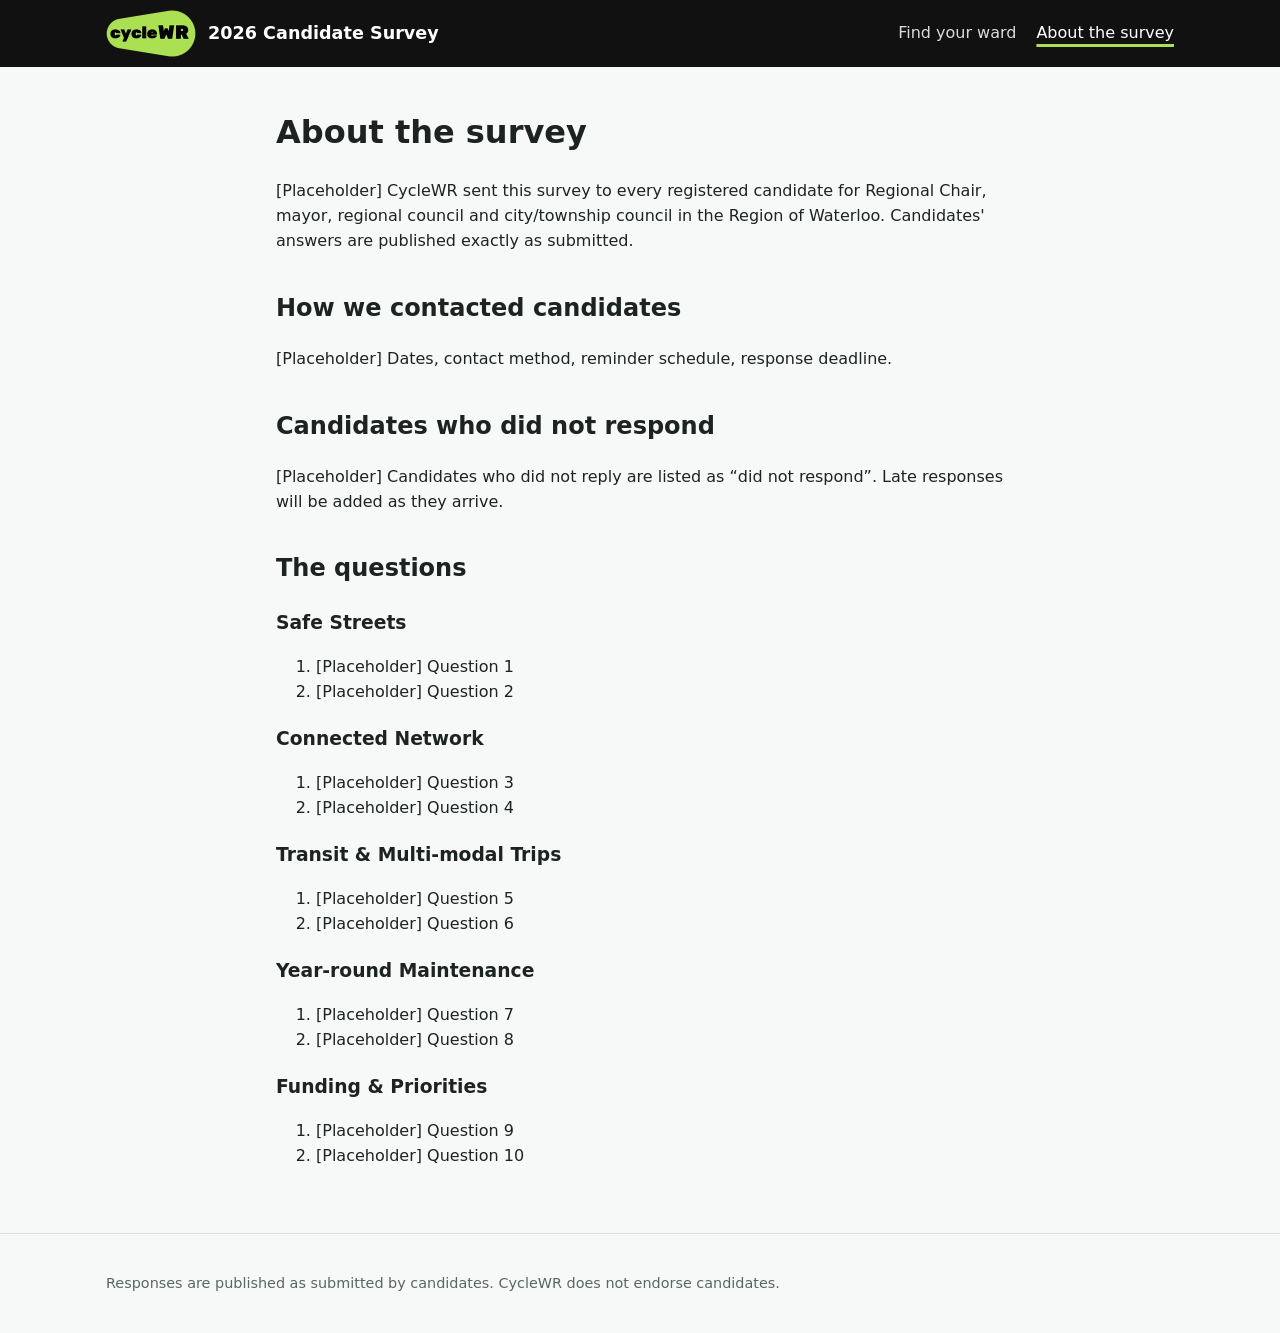
==== about.html @ da74a890 "Build site data from the survey Google Sheet; add CycleWR branding and townships - config/survey.jso" ====
<!doctype html>
<html lang="en">
<head>
  <meta charset="utf-8">
  <meta name="viewport" content="width=device-width, initial-scale=1">
  <link rel="icon" href="assets/img/cyclewr-logo.png">
  <title>About the survey · CycleWR 2026 Candidate Survey</title>
  <link rel="stylesheet" href="assets/css/style.css">
</head>
<body>
  <a class="skip-link" href="#main">Skip to content</a>
  <header class="site-header">
    <div class="wrap">
      <a class="brand" href="./"><img src="assets/img/cyclewr-logo.png" alt="CycleWR" width="90" height="47"><span class="brand-sub">2026 Candidate Survey</span></a>
      <nav aria-label="Main">
        <a href="./">Find your ward</a>
        <a href="about.html" aria-current="page">About the survey</a>
      </nav>
    </div>
  </header>

  <main id="main" class="wrap prose">
    <h1>About the survey</h1>
    <p>[Placeholder] CycleWR sent this survey to every registered candidate for Regional Chair, mayor, regional council and city/township council in the Region of Waterloo. Candidates' answers are published exactly as submitted.</p>
    <h2>How we contacted candidates</h2>
    <p>[Placeholder] Dates, contact method, reminder schedule, response deadline.</p>
    <h2>Candidates who did not respond</h2>
    <p>[Placeholder] Candidates who did not reply are listed as “did not respond”. Late responses will be added as they arrive.</p>
    <h2>The questions</h2>
    <div id="question-list"><p>Loading…</p></div>
  </main>

  <footer class="site-footer">
    <div class="wrap">
      <p>Responses are published as submitted by candidates. CycleWR does not endorse candidates.</p>
    </div>
  </footer>

  <script type="module">
    import { loadData, esc } from './assets/js/data.js';
    const { survey } = await loadData();
    document.getElementById('question-list').innerHTML = survey.topics.map(t => `
      <h3>${esc(t.title)}</h3>
      <ol>${t.questions.map(q => `<li>${esc(q.text)}</li>`).join('')}</ol>`).join('');
  </script>
</body>
</html>
---- assets/css/style.css ----
:root {
  --lime: #ace053;      /* CycleWR brand */
  --black: #111;
  --green: #2f6f1a;     /* lime darkened for text/links on white (AA contrast) */
  --green-dark: #24570f;
  --green-tint: #f0f8e2;
  --ink: #1d2320;
  --muted: #5b6660;
  --line: #d9e0dc;
  --bg: #f7f9f8;
  --card: #fff;
  --yes: #1f7a4d;   --yes-bg: #dff1e6;
  --no: #a8322a;    --no-bg: #f8e1df;
  --unsure: #8a5a00; --unsure-bg: #fbeecb;
  --radius: 10px;
  font-family: system-ui, -apple-system, "Segoe UI", Roboto, sans-serif;
  color: var(--ink);
  line-height: 1.55;
}
* { box-sizing: border-box; }
[hidden] { display: none !important; }
body { margin: 0; background: var(--bg); }
a { color: var(--green-dark); }
.wrap { max-width: 1100px; margin: 0 auto; padding: 0 16px; }
.skip-link { position: absolute; left: -999px; }
.skip-link:focus { left: 8px; top: 8px; background: #fff; padding: 8px; z-index: 2000; }
.visually-hidden { position: absolute; width: 1px; height: 1px; overflow: hidden; clip: rect(0 0 0 0); }
.muted { color: var(--muted); font-style: italic; }

/* Header / footer */
.site-header { background: var(--black); color: #fff; }
.site-header .wrap { display: flex; flex-wrap: wrap; align-items: center; justify-content: space-between; gap: 8px 24px; padding-top: 10px; padding-bottom: 10px; }
.brand { display: flex; align-items: center; gap: 12px; color: #fff; text-decoration: none; }
.brand img { display: block; height: 47px; width: auto; }
.brand-sub { font-weight: 700; font-size: 1.1rem; }
.site-header nav { display: flex; gap: 20px; }
.site-header nav a { color: #fff; text-decoration: none; opacity: .85; }
.site-header nav a[aria-current="page"], .site-header nav a:hover { opacity: 1; text-decoration: underline; text-decoration-color: var(--lime); text-decoration-thickness: 3px; text-underline-offset: 6px; }
.site-footer { margin-top: 64px; padding: 24px 0; border-top: 1px solid var(--line); color: var(--muted); font-size: .9rem; }

/* Home */
.hero { background: var(--green-tint); border-top: 6px solid var(--lime); padding: 40px 0 32px; border-bottom: 1px solid var(--line); }
.hero h1 { font-size: clamp(1.7rem, 4vw, 2.6rem); line-height: 1.15; margin: 0 0 12px; }
.lede { font-size: 1.1rem; max-width: 60ch; margin: 0 0 12px; }
.election-date { margin: 0; }
h2 { margin-top: 36px; }
#map { height: 520px; border-radius: var(--radius); border: 1px solid var(--line); background: #e9eeeb; }
.map-help { color: var(--muted); font-size: .92rem; }
.notice { background: var(--unsure-bg); color: var(--unsure); padding: 8px 12px; border-radius: 6px; margin-bottom: 12px; font-size: .92rem; }

.directory { display: grid; grid-template-columns: repeat(auto-fill, minmax(300px, 1fr)); gap: 16px; }
.muni-card { background: var(--card); border: 1px solid var(--line); border-radius: var(--radius); padding: 16px 18px; }
.muni-card h3 { margin: 0 0 8px; }
.race-links { list-style: none; padding: 0; margin: 0 0 8px; }
.race-links a { display: flex; justify-content: space-between; padding: 6px 0; border-bottom: 1px solid var(--line); text-decoration: none; }
.race-links a:hover { text-decoration: underline; }
.count { color: var(--muted); font-size: .85rem; font-variant-numeric: tabular-nums; }
.ward-label { margin: 12px 0 6px; font-size: .85rem; color: var(--muted); text-transform: uppercase; letter-spacing: .04em; }
.ward-grid { list-style: none; padding: 0; margin: 0; display: grid; grid-template-columns: repeat(auto-fill, minmax(78px, 1fr)); gap: 6px; }
.ward-grid a { display: block; text-align: center; padding: 6px 4px; border: 1px solid var(--line); border-radius: 6px; text-decoration: none; background: var(--bg); }
.ward-grid a:hover, .ward-grid a:focus { background: var(--black); color: var(--lime); border-color: var(--black); }

/* Race page */
.race-page { padding-top: 20px; }
.breadcrumb { font-size: .9rem; color: var(--muted); }
.race-page h1 { margin: 8px 0 4px; font-size: clamp(1.6rem, 3.5vw, 2.2rem); }
.race-summary { color: var(--muted); margin: 0 0 12px; }
.ballot { display: flex; flex-wrap: wrap; align-items: center; gap: 8px; margin-bottom: 24px; }
.ballot-label { font-size: .9rem; color: var(--muted); }
.pill { border: 1px solid var(--green); border-radius: 999px; padding: 3px 12px; font-size: .9rem; text-decoration: none; }
.pill:hover { background: var(--black); color: var(--lime); border-color: var(--black); }

.view-tabs { display: flex; gap: 4px; overflow-x: auto; border-bottom: 2px solid var(--line); scrollbar-width: thin; }
.tab { flex: none; padding: 10px 12px; font-size: .97rem; text-decoration: none; color: var(--muted); border-bottom: 3px solid transparent; margin-bottom: -2px; font-weight: 600; white-space: nowrap; }
.tab:hover { color: var(--ink); }
.tab.is-active { color: var(--black); border-bottom-color: var(--lime); }
.panel { outline: none; }
.topic-desc { color: var(--muted); margin-top: -8px; }

.question { background: var(--card); border: 1px solid var(--line); border-radius: var(--radius); padding: 18px 20px; margin: 18px 0; }
.question h3 { margin: 0 0 8px; font-size: 1.1rem; }
.tally { display: flex; gap: 6px; flex-wrap: wrap; margin: 0 0 8px; }
.answers { list-style: none; padding: 0; margin: 0; }
.answer { border-top: 1px solid var(--line); padding: 12px 0; display: grid; grid-template-columns: 200px 1fr; gap: 4px 16px; }
.answer .cand-name { font-weight: 700; grid-row: span 2; }
.answer .comment p:first-child { margin-top: 0; }
.answer .comment p:last-child { margin-bottom: 0; }
@media (max-width: 640px) { .answer { grid-template-columns: 1fr; } .answer .cand-name { grid-row: auto; } }

.chip { display: inline-block; width: fit-content; padding: 1px 10px; border-radius: 999px; font-size: .85rem; font-weight: 700; background: #eceff0; color: var(--ink); }
.chip-yes { background: var(--yes-bg); color: var(--yes); }
.chip-no { background: var(--no-bg); color: var(--no); }
.chip-unsure { background: var(--unsure-bg); color: var(--unsure); }

.nonresponders { background: var(--card); border: 1px dashed var(--line); border-radius: var(--radius); padding: 12px 16px; color: var(--muted); }

.cand-picker { display: flex; flex-wrap: wrap; gap: 8px; margin: 20px 0; }
.cand-pick { padding: 6px 14px; border: 1px solid var(--line); border-radius: 999px; background: var(--card); text-decoration: none; }
.cand-pick.is-selected { background: var(--black); color: var(--lime); border-color: var(--black); }
.cand-pick.no-response { color: var(--muted); }
.cand-pick.is-selected.no-response { color: #fff; background: var(--muted); border-color: var(--muted); }
.cand-card { background: var(--card); border: 1px solid var(--line); border-radius: var(--radius); padding: 4px 24px 16px; }
.cand-topic h3 { border-bottom: 3px solid var(--lime); padding-bottom: 4px; margin-top: 28px; }
.qa { margin-bottom: 18px; }
.qa .q { font-weight: 600; margin: 0 0 6px; }

.prose { max-width: 760px; padding-top: 20px; }

:focus-visible { outline: 3px solid #f0b400; outline-offset: 2px; }

.mode-toggle { display: inline-flex; align-items: center; gap: 0; margin-bottom: 16px; }
.mode-label { font-size: .9rem; color: var(--muted); margin-right: 10px; }
.mode { padding: 6px 16px; border: 1px solid var(--black); color: var(--black); text-decoration: none; font-weight: 600; background: var(--card); }
.mode:first-of-type { border-radius: 999px 0 0 999px; }
.mode:last-of-type { border-radius: 0 999px 999px 0; border-left: 0; }
.mode.is-active { background: var(--black); color: var(--lime); }
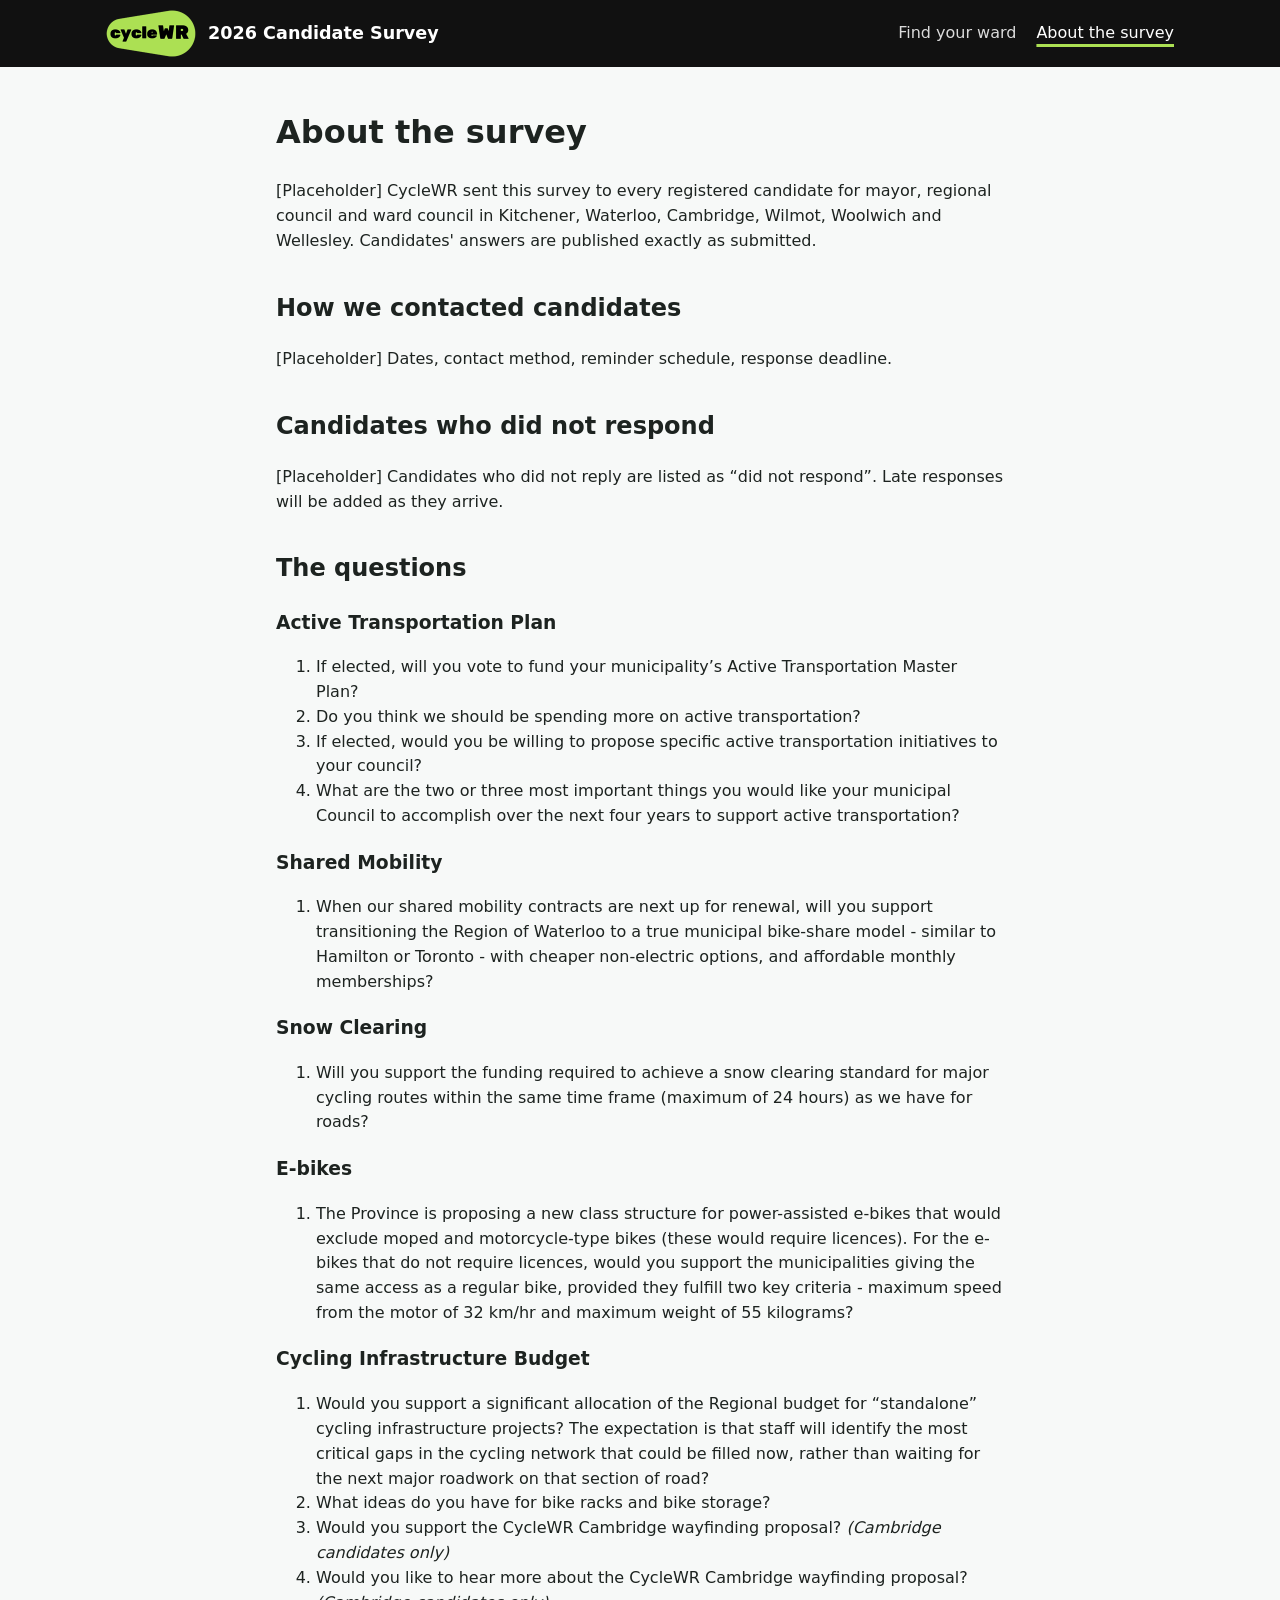
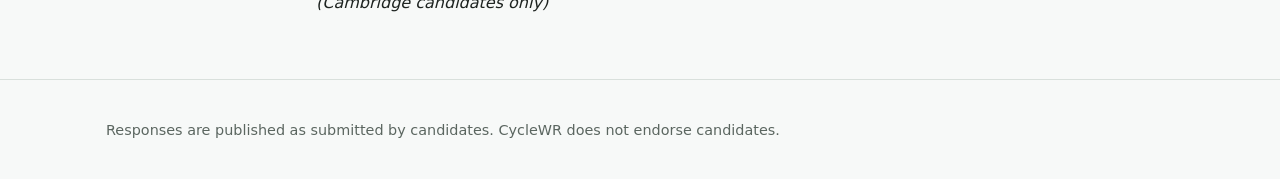
==== commit 5805c3d3: "Map the real survey sheet: 5 topics, 11 questions, Cambridge-only questions - config/survey.json bui" ====
--- a/about.html
+++ b/about.html
@@ -21,7 +21,7 @@
 
   <main id="main" class="wrap prose">
     <h1>About the survey</h1>
-    <p>[Placeholder] CycleWR sent this survey to every registered candidate for Regional Chair, mayor, regional council and city/township council in the Region of Waterloo. Candidates' answers are published exactly as submitted.</p>
+    <p>[Placeholder] CycleWR sent this survey to every registered candidate for mayor, regional council and ward council in Kitchener, Waterloo, Cambridge, Wilmot, Woolwich and Wellesley. Candidates' answers are published exactly as submitted.</p>
     <h2>How we contacted candidates</h2>
     <p>[Placeholder] Dates, contact method, reminder schedule, response deadline.</p>
     <h2>Candidates who did not respond</h2>
@@ -41,7 +41,7 @@
     const { survey } = await loadData();
     document.getElementById('question-list').innerHTML = survey.topics.map(t => `
       <h3>${esc(t.title)}</h3>
-      <ol>${t.questions.map(q => `<li>${esc(q.text)}</li>`).join('')}</ol>`).join('');
+      <ol>${t.questions.map(q => `<li>${esc(q.text)}${q.municipalities ? ` <em>(${q.municipalities.map(m => m[0].toUpperCase() + m.slice(1)).join(', ')} candidates only)</em>` : ''}</li>`).join('')}</ol>`).join('');
   </script>
 </body>
 </html>
--- a/assets/css/style.css
+++ b/assets/css/style.css
@@ -78,7 +78,8 @@
 .topic-desc { color: var(--muted); margin-top: -8px; }
 
 .question { background: var(--card); border: 1px solid var(--line); border-radius: var(--radius); padding: 18px 20px; margin: 18px 0; }
-.question h3 { margin: 0 0 8px; font-size: 1.1rem; }
+.question h3 { margin: 0 0 8px; font-size: 1.05rem; font-weight: 650; }
+@media (max-width: 640px) { .question h3 { font-size: 1rem; font-weight: 600; } }
 .tally { display: flex; gap: 6px; flex-wrap: wrap; margin: 0 0 8px; }
 .answers { list-style: none; padding: 0; margin: 0; }
 .answer { border-top: 1px solid var(--line); padding: 12px 0; display: grid; grid-template-columns: 200px 1fr; gap: 4px 16px; }
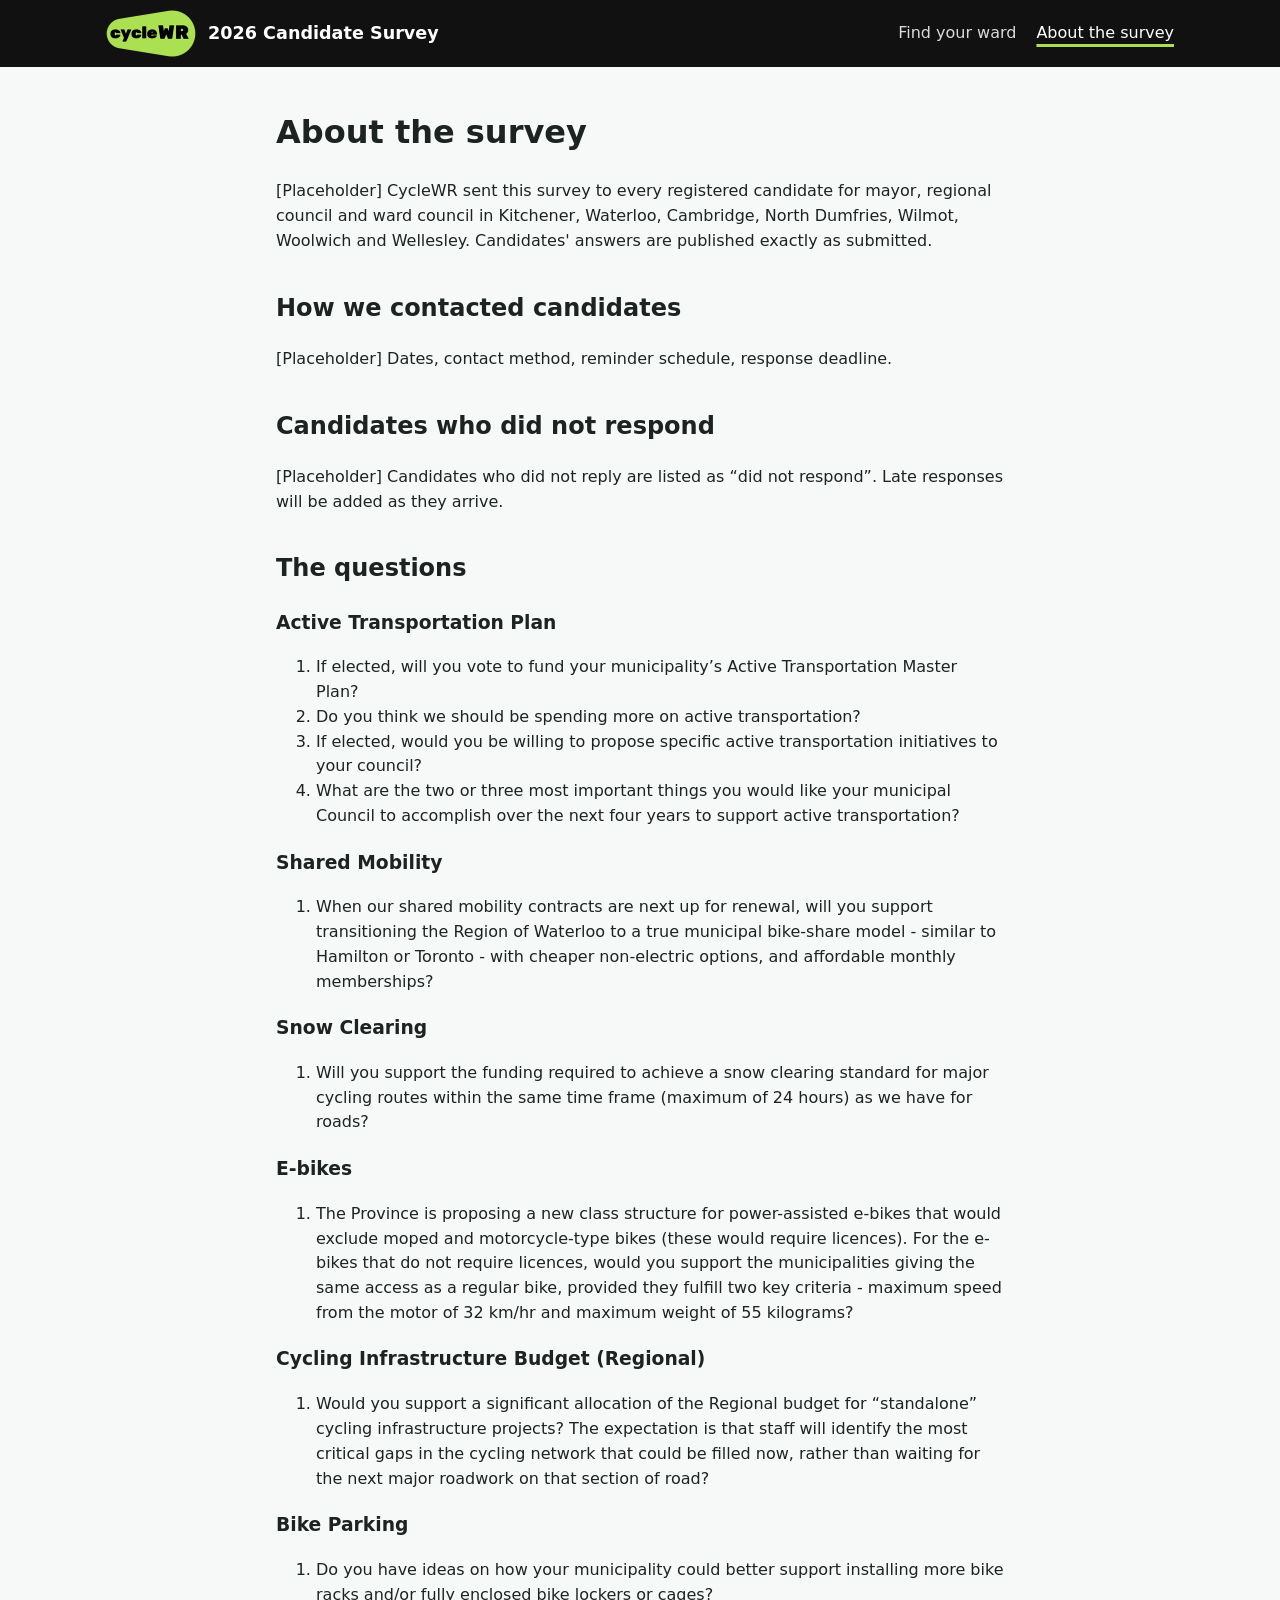
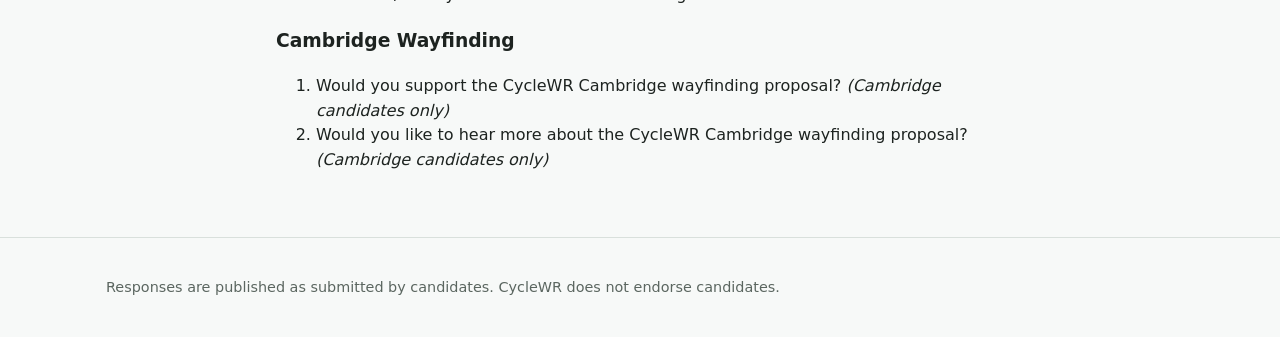
==== commit 617e25b4: "Switch to the spreadsheet with the real candidate responses Reads the Kitchener, Waterloo, Cambridge" ====
--- a/about.html
+++ b/about.html
@@ -21,7 +21,7 @@
 
   <main id="main" class="wrap prose">
     <h1>About the survey</h1>
-    <p>[Placeholder] CycleWR sent this survey to every registered candidate for mayor, regional council and ward council in Kitchener, Waterloo, Cambridge, Wilmot, Woolwich and Wellesley. Candidates' answers are published exactly as submitted.</p>
+    <p>[Placeholder] CycleWR sent this survey to every registered candidate for mayor, regional council and ward council in Kitchener, Waterloo, Cambridge, North Dumfries, Wilmot, Woolwich and Wellesley. Candidates' answers are published exactly as submitted.</p>
     <h2>How we contacted candidates</h2>
     <p>[Placeholder] Dates, contact method, reminder schedule, response deadline.</p>
     <h2>Candidates who did not respond</h2>
--- a/assets/css/style.css
+++ b/assets/css/style.css
@@ -98,8 +98,7 @@
 .cand-picker { display: flex; flex-wrap: wrap; gap: 8px; margin: 20px 0; }
 .cand-pick { padding: 6px 14px; border: 1px solid var(--line); border-radius: 999px; background: var(--card); text-decoration: none; }
 .cand-pick.is-selected { background: var(--black); color: var(--lime); border-color: var(--black); }
-.cand-pick.no-response { color: var(--muted); }
-.cand-pick.is-selected.no-response { color: #fff; background: var(--muted); border-color: var(--muted); }
+.cand-pick.no-response { color: var(--muted); background: transparent; border-style: dashed; cursor: default; }
 .cand-card { background: var(--card); border: 1px solid var(--line); border-radius: var(--radius); padding: 4px 24px 16px; }
 .cand-topic h3 { border-bottom: 3px solid var(--lime); padding-bottom: 4px; margin-top: 28px; }
 .qa { margin-bottom: 18px; }
@@ -115,3 +114,15 @@
 .mode:first-of-type { border-radius: 999px 0 0 999px; }
 .mode:last-of-type { border-radius: 0 999px 999px 0; border-left: 0; }
 .mode.is-active { background: var(--black); color: var(--lime); }
+
+/* Wider screens: topics as wrapping pills, since there are too many for one row of tabs. */
+@media (min-width: 700px) {
+  .view-tabs { flex-wrap: wrap; overflow: visible; gap: 8px; border-bottom: 0; }
+  .tab { margin: 0; padding: 6px 14px; border: 1px solid var(--line); border-radius: 999px; background: var(--card); }
+  .tab:hover { border-color: var(--black); }
+  .tab.is-active { background: var(--black); color: var(--lime); border-color: var(--black); }
+}
+
+/* "All topics": separate each topic's block clearly. */
+.all-topic + .all-topic { border-top: 3px solid var(--lime); margin-top: 32px; }
+.tab-all { font-style: italic; }
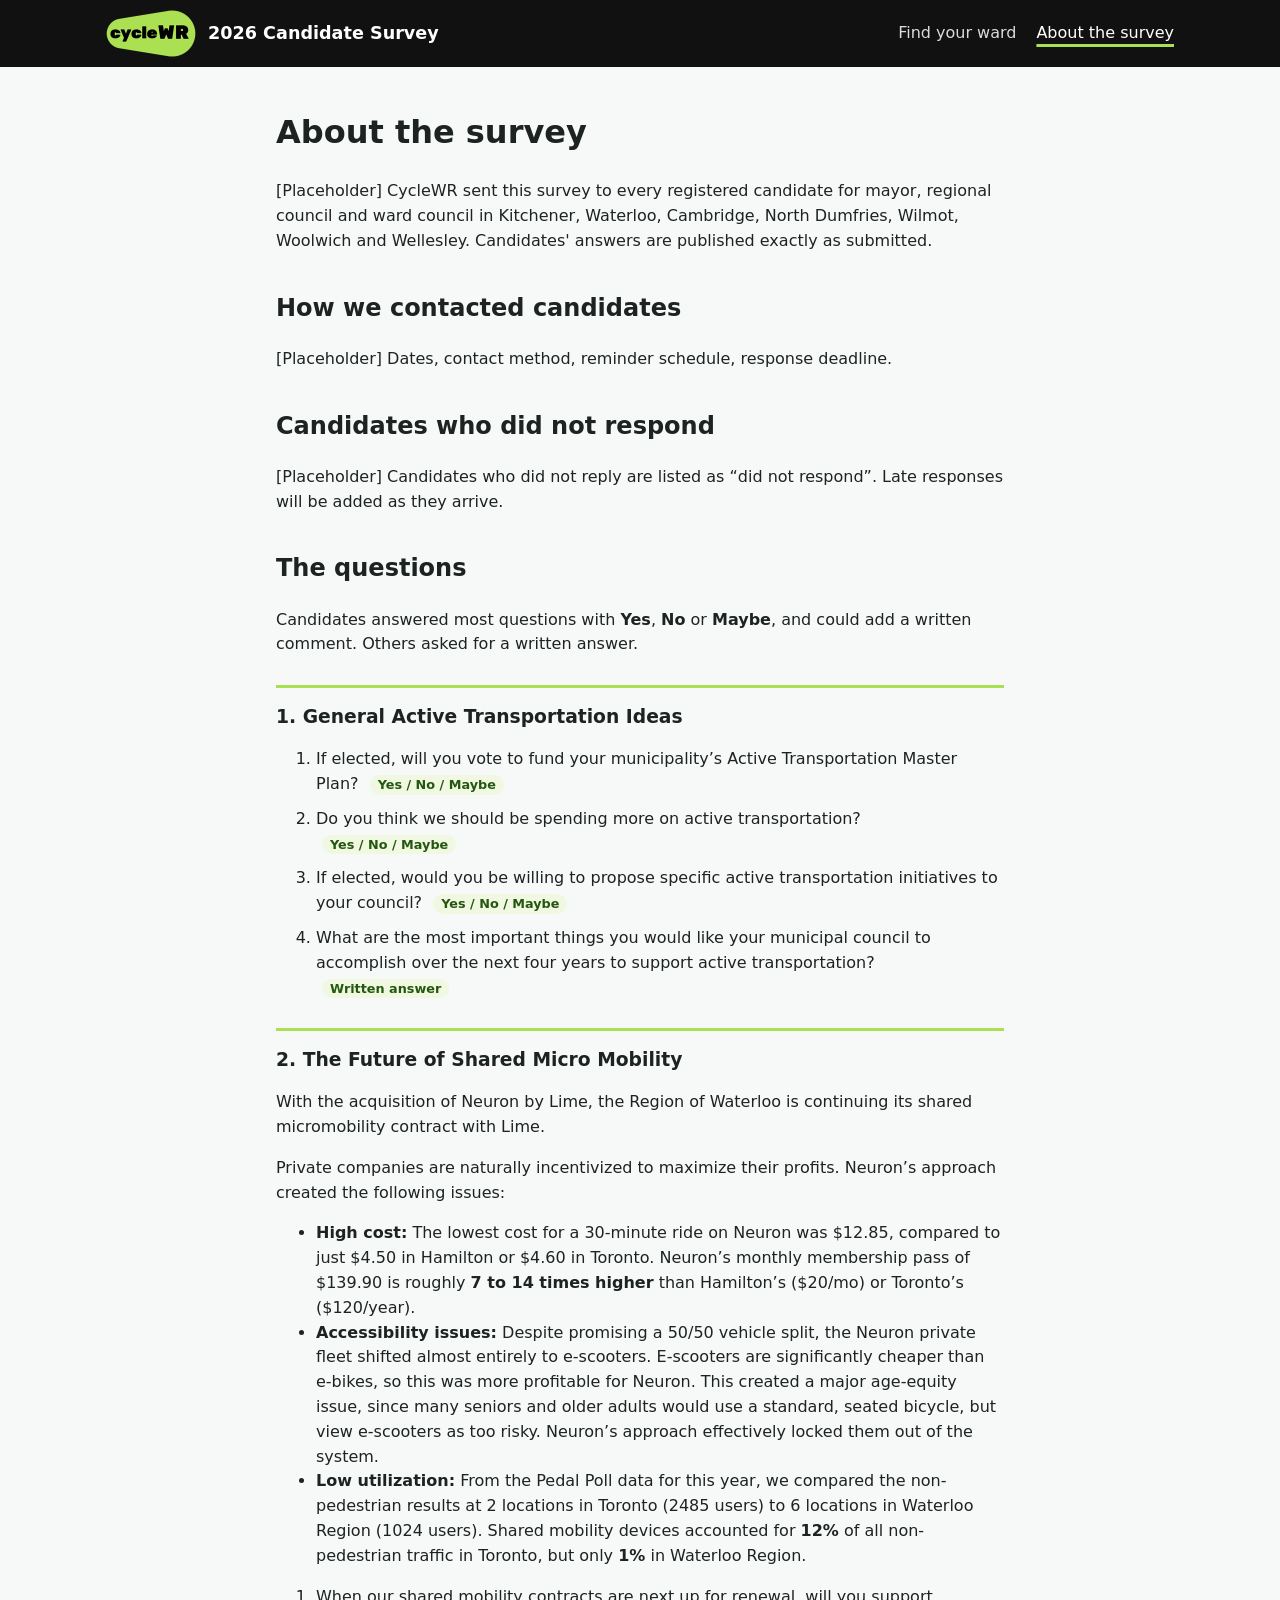
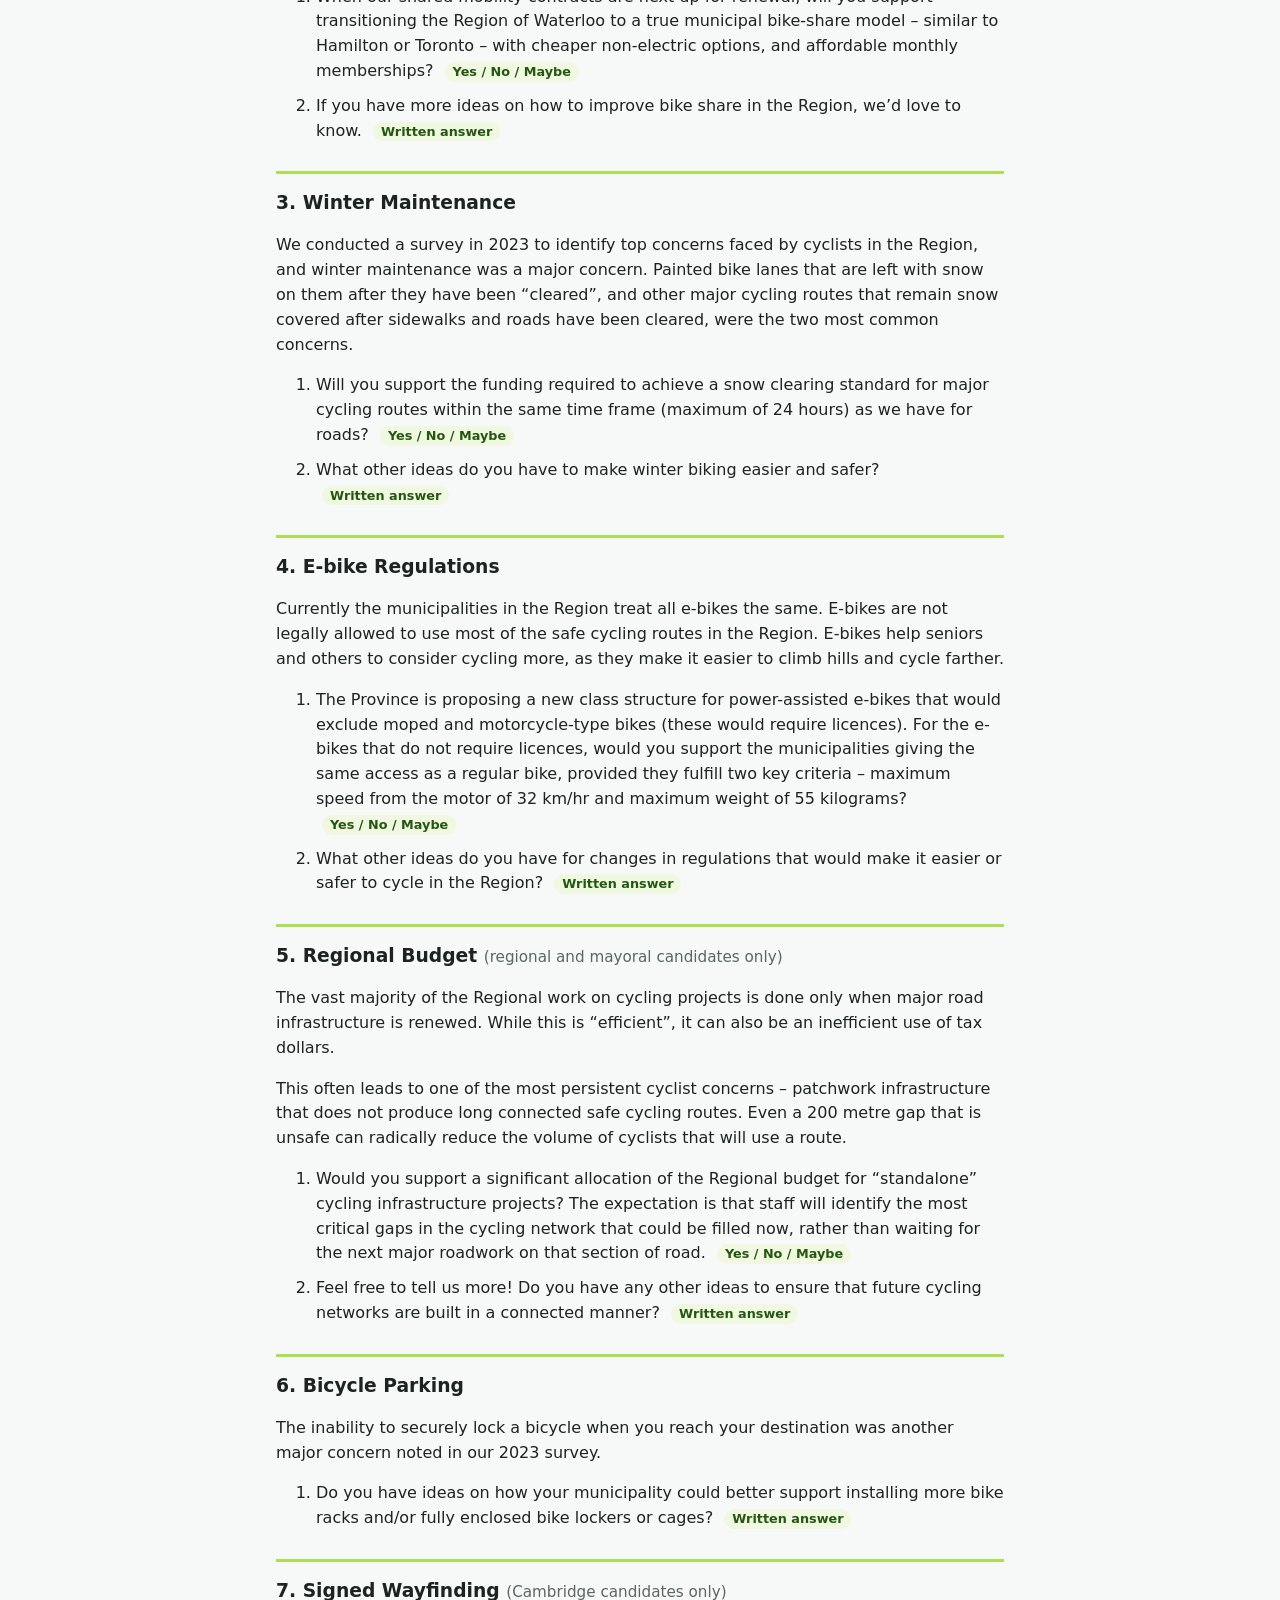
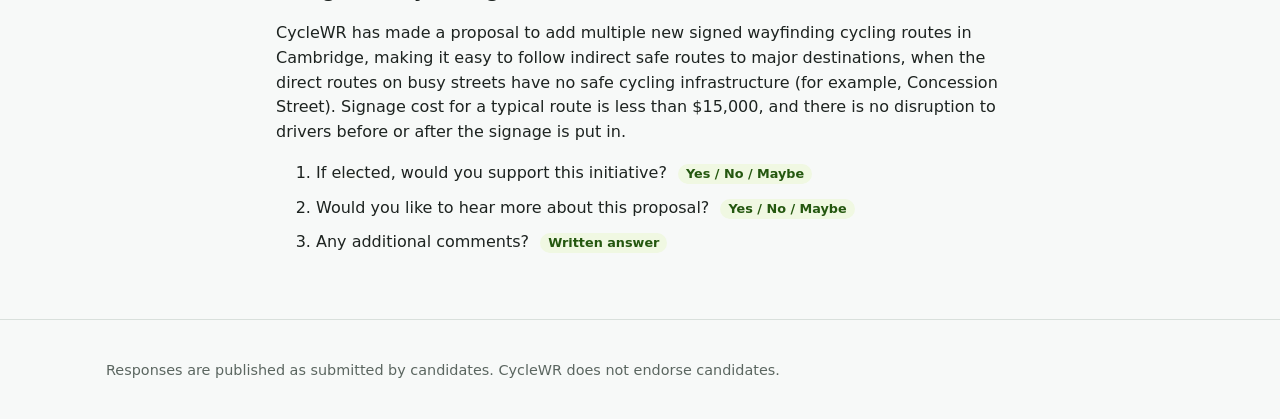
==== commit 52d69322: "About page: show the full survey text (sections, context and questions) Replaces the question list g" ====
--- a/about.html
+++ b/about.html
@@ -27,7 +27,78 @@
     <h2>Candidates who did not respond</h2>
     <p>[Placeholder] Candidates who did not reply are listed as “did not respond”. Late responses will be added as they arrive.</p>
     <h2>The questions</h2>
-    <div id="question-list"><p>Loading…</p></div>
+    <p>Candidates answered most questions with <strong>Yes</strong>, <strong>No</strong> or <strong>Maybe</strong>, and could add a written comment. Others asked for a written answer.</p>
+
+    <section class="survey-section">
+      <h3>1. General Active Transportation Ideas</h3>
+      <ol>
+        <li>If elected, will you vote to fund your municipality’s Active Transportation Master Plan? <span class="q-type">Yes / No / Maybe</span></li>
+        <li>Do you think we should be spending more on active transportation? <span class="q-type">Yes / No / Maybe</span></li>
+        <li>If elected, would you be willing to propose specific active transportation initiatives to your council? <span class="q-type">Yes / No / Maybe</span></li>
+        <li>What are the most important things you would like your municipal council to accomplish over the next four years to support active transportation? <span class="q-type">Written answer</span></li>
+      </ol>
+    </section>
+
+    <section class="survey-section">
+      <h3>2. The Future of Shared Micro Mobility</h3>
+      <p>With the acquisition of Neuron by Lime, the Region of Waterloo is continuing its shared micromobility contract with Lime.</p>
+      <p>Private companies are naturally incentivized to maximize their profits. Neuron’s approach created the following issues:</p>
+      <ul>
+        <li><strong>High cost:</strong> The lowest cost for a 30-minute ride on Neuron was $12.85, compared to just $4.50 in Hamilton or $4.60 in Toronto. Neuron’s monthly membership pass of $139.90 is roughly <strong>7 to 14 times higher</strong> than Hamilton’s ($20/mo) or Toronto’s ($120/year).</li>
+        <li><strong>Accessibility issues:</strong> Despite promising a 50/50 vehicle split, the Neuron private fleet shifted almost entirely to e-scooters. E-scooters are significantly cheaper than e-bikes, so this was more profitable for Neuron. This created a major age-equity issue, since many seniors and older adults would use a standard, seated bicycle, but view e-scooters as too risky. Neuron’s approach effectively locked them out of the system.</li>
+        <li><strong>Low utilization:</strong> From the Pedal Poll data for this year, we compared the non-pedestrian results at 2 locations in Toronto (2485 users) to 6 locations in Waterloo Region (1024 users). Shared mobility devices accounted for <strong>12%</strong> of all non-pedestrian traffic in Toronto, but only <strong>1%</strong> in Waterloo Region.</li>
+      </ul>
+      <ol>
+        <li>When our shared mobility contracts are next up for renewal, will you support transitioning the Region of Waterloo to a true municipal bike-share model – similar to Hamilton or Toronto – with cheaper non-electric options, and affordable monthly memberships? <span class="q-type">Yes / No / Maybe</span></li>
+        <li>If you have more ideas on how to improve bike share in the Region, we’d love to know. <span class="q-type">Written answer</span></li>
+      </ol>
+    </section>
+
+    <section class="survey-section">
+      <h3>3. Winter Maintenance</h3>
+      <p>We conducted a survey in 2023 to identify top concerns faced by cyclists in the Region, and winter maintenance was a major concern. Painted bike lanes that are left with snow on them after they have been “cleared”, and other major cycling routes that remain snow covered after sidewalks and roads have been cleared, were the two most common concerns.</p>
+      <ol>
+        <li>Will you support the funding required to achieve a snow clearing standard for major cycling routes within the same time frame (maximum of 24 hours) as we have for roads? <span class="q-type">Yes / No / Maybe</span></li>
+        <li>What other ideas do you have to make winter biking easier and safer? <span class="q-type">Written answer</span></li>
+      </ol>
+    </section>
+
+    <section class="survey-section">
+      <h3>4. E-bike Regulations</h3>
+      <p>Currently the municipalities in the Region treat all e-bikes the same. E-bikes are not legally allowed to use most of the safe cycling routes in the Region. E-bikes help seniors and others to consider cycling more, as they make it easier to climb hills and cycle farther.</p>
+      <ol>
+        <li>The Province is proposing a new class structure for power-assisted e-bikes that would exclude moped and motorcycle-type bikes (these would require licences). For the e-bikes that do not require licences, would you support the municipalities giving the same access as a regular bike, provided they fulfill two key criteria – maximum speed from the motor of 32 km/hr and maximum weight of 55 kilograms? <span class="q-type">Yes / No / Maybe</span></li>
+        <li>What other ideas do you have for changes in regulations that would make it easier or safer to cycle in the Region? <span class="q-type">Written answer</span></li>
+      </ol>
+    </section>
+
+    <section class="survey-section">
+      <h3>5. Regional Budget <span class="q-audience">(regional and mayoral candidates only)</span></h3>
+      <p>The vast majority of the Regional work on cycling projects is done only when major road infrastructure is renewed. While this is “efficient”, it can also be an inefficient use of tax dollars.</p>
+      <p>This often leads to one of the most persistent cyclist concerns – patchwork infrastructure that does not produce long connected safe cycling routes. Even a 200 metre gap that is unsafe can radically reduce the volume of cyclists that will use a route.</p>
+      <ol>
+        <li>Would you support a significant allocation of the Regional budget for “standalone” cycling infrastructure projects? The expectation is that staff will identify the most critical gaps in the cycling network that could be filled now, rather than waiting for the next major roadwork on that section of road. <span class="q-type">Yes / No / Maybe</span></li>
+        <li>Feel free to tell us more! Do you have any other ideas to ensure that future cycling networks are built in a connected manner? <span class="q-type">Written answer</span></li>
+      </ol>
+    </section>
+
+    <section class="survey-section">
+      <h3>6. Bicycle Parking</h3>
+      <p>The inability to securely lock a bicycle when you reach your destination was another major concern noted in our 2023 survey.</p>
+      <ol>
+        <li>Do you have ideas on how your municipality could better support installing more bike racks and/or fully enclosed bike lockers or cages? <span class="q-type">Written answer</span></li>
+      </ol>
+    </section>
+
+    <section class="survey-section">
+      <h3>7. Signed Wayfinding <span class="q-audience">(Cambridge candidates only)</span></h3>
+      <p>CycleWR has made a proposal to add multiple new signed wayfinding cycling routes in Cambridge, making it easy to follow indirect safe routes to major destinations, when the direct routes on busy streets have no safe cycling infrastructure (for example, Concession Street). Signage cost for a typical route is less than $15,000, and there is no disruption to drivers before or after the signage is put in.</p>
+      <ol>
+        <li>If elected, would you support this initiative? <span class="q-type">Yes / No / Maybe</span></li>
+        <li>Would you like to hear more about this proposal? <span class="q-type">Yes / No / Maybe</span></li>
+        <li>Any additional comments? <span class="q-type">Written answer</span></li>
+      </ol>
+    </section>
   </main>
 
   <footer class="site-footer">
@@ -36,12 +107,5 @@
     </div>
   </footer>
 
-  <script type="module">
-    import { loadData, esc } from './assets/js/data.js';
-    const { survey } = await loadData();
-    document.getElementById('question-list').innerHTML = survey.topics.map(t => `
-      <h3>${esc(t.title)}</h3>
-      <ol>${t.questions.map(q => `<li>${esc(q.text)}${q.municipalities ? ` <em>(${q.municipalities.map(m => m[0].toUpperCase() + m.slice(1)).join(', ')} candidates only)</em>` : ''}</li>`).join('')}</ol>`).join('');
-  </script>
 </body>
 </html>
--- a/assets/css/style.css
+++ b/assets/css/style.css
@@ -45,7 +45,8 @@
 .election-date { margin: 0; }
 h2 { margin-top: 36px; }
 #map { height: 520px; border-radius: var(--radius); border: 1px solid var(--line); background: #e9eeeb; }
-.map-help { color: var(--muted); font-size: .92rem; }
+.map-help { color: var(--muted); font-size: .92rem; margin: 0 0 8px; }
+.map-help + #map { margin-top: 14px; }
 .notice { background: var(--unsure-bg); color: var(--unsure); padding: 8px 12px; border-radius: 6px; margin-bottom: 12px; font-size: .92rem; }
 
 .directory { display: grid; grid-template-columns: repeat(auto-fill, minmax(300px, 1fr)); gap: 16px; }
@@ -105,6 +106,11 @@
 .qa .q { font-weight: 600; margin: 0 0 6px; }
 
 .prose { max-width: 760px; padding-top: 20px; }
+.survey-section { border-top: 3px solid var(--lime); margin-top: 28px; }
+.survey-section h3 { margin: 14px 0 8px; }
+.survey-section ol li { margin-bottom: 10px; }
+.q-type { display: inline-block; margin-left: 6px; padding: 0 8px; border-radius: 999px; background: var(--green-tint); font-size: .8rem; font-weight: 600; color: var(--green-dark); white-space: nowrap; }
+.q-audience { font-weight: 400; font-size: .95rem; color: var(--muted); }
 
 :focus-visible { outline: 3px solid #f0b400; outline-offset: 2px; }
 
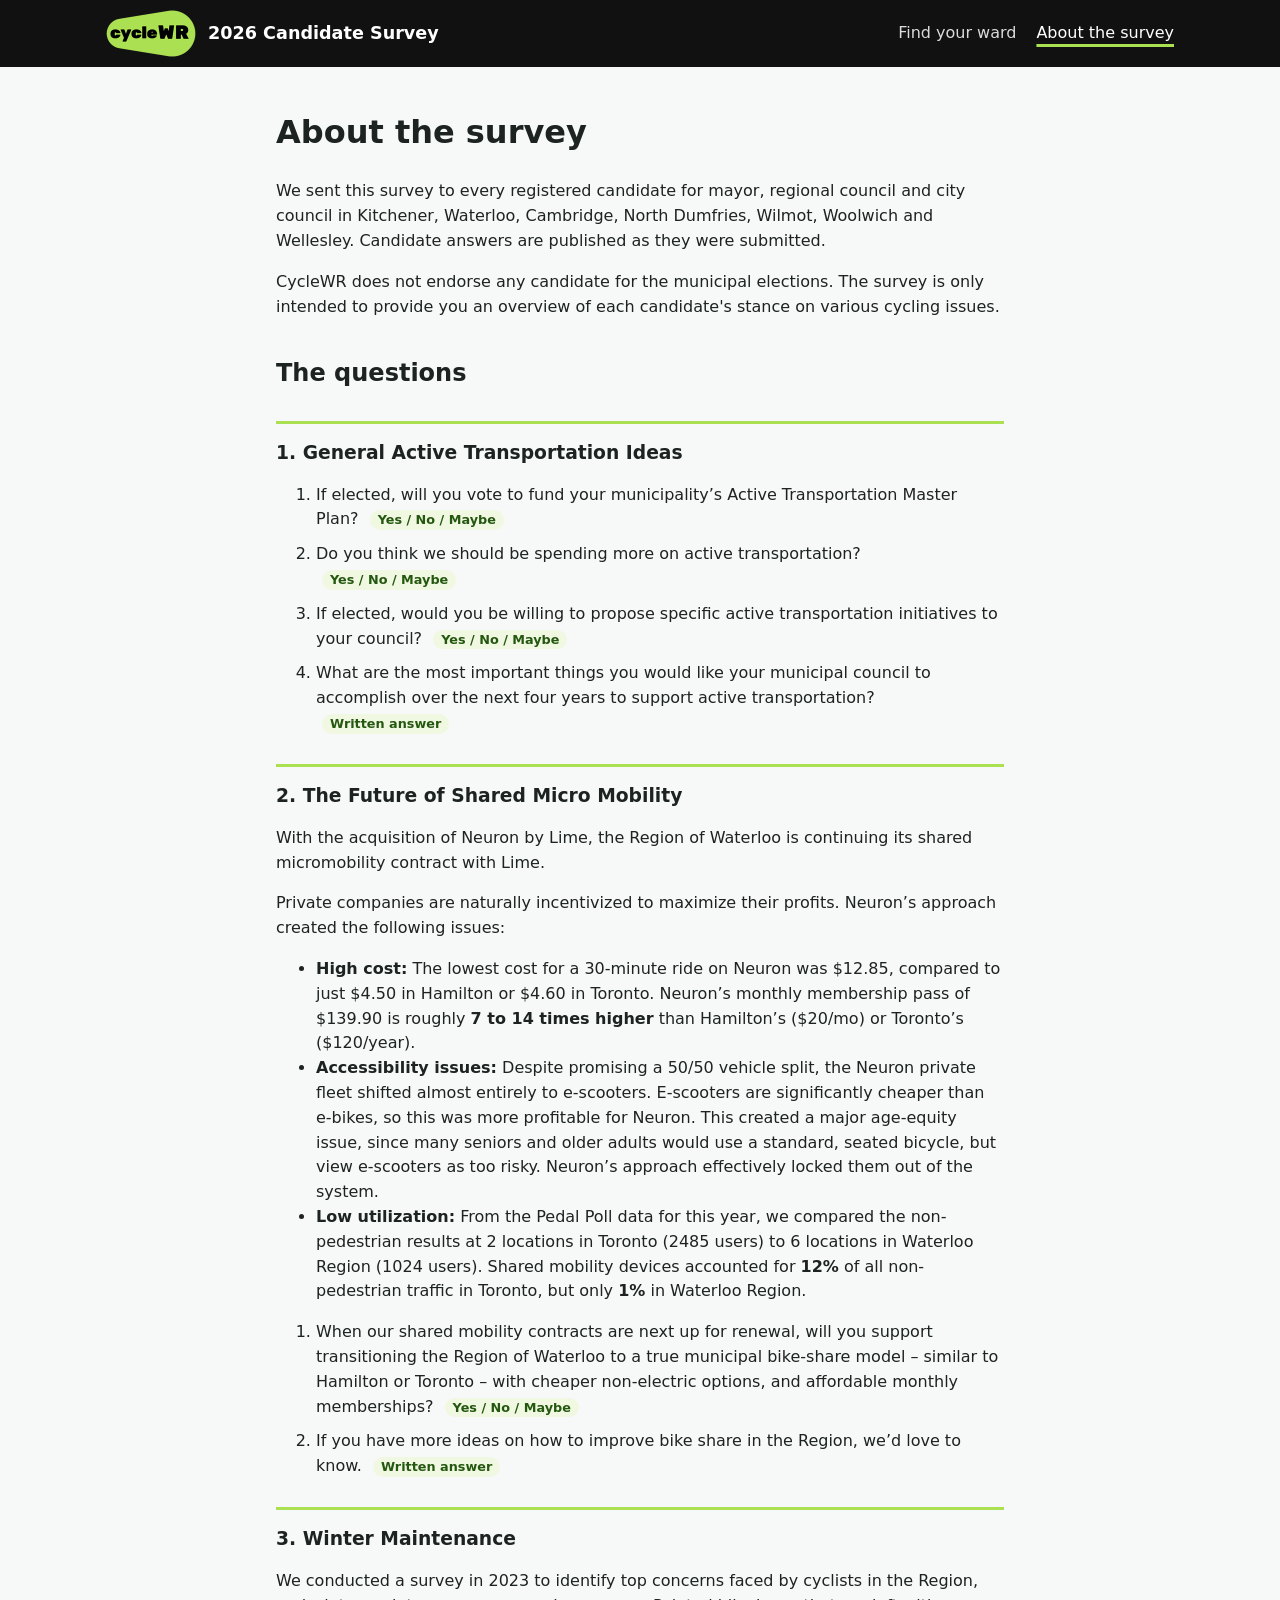
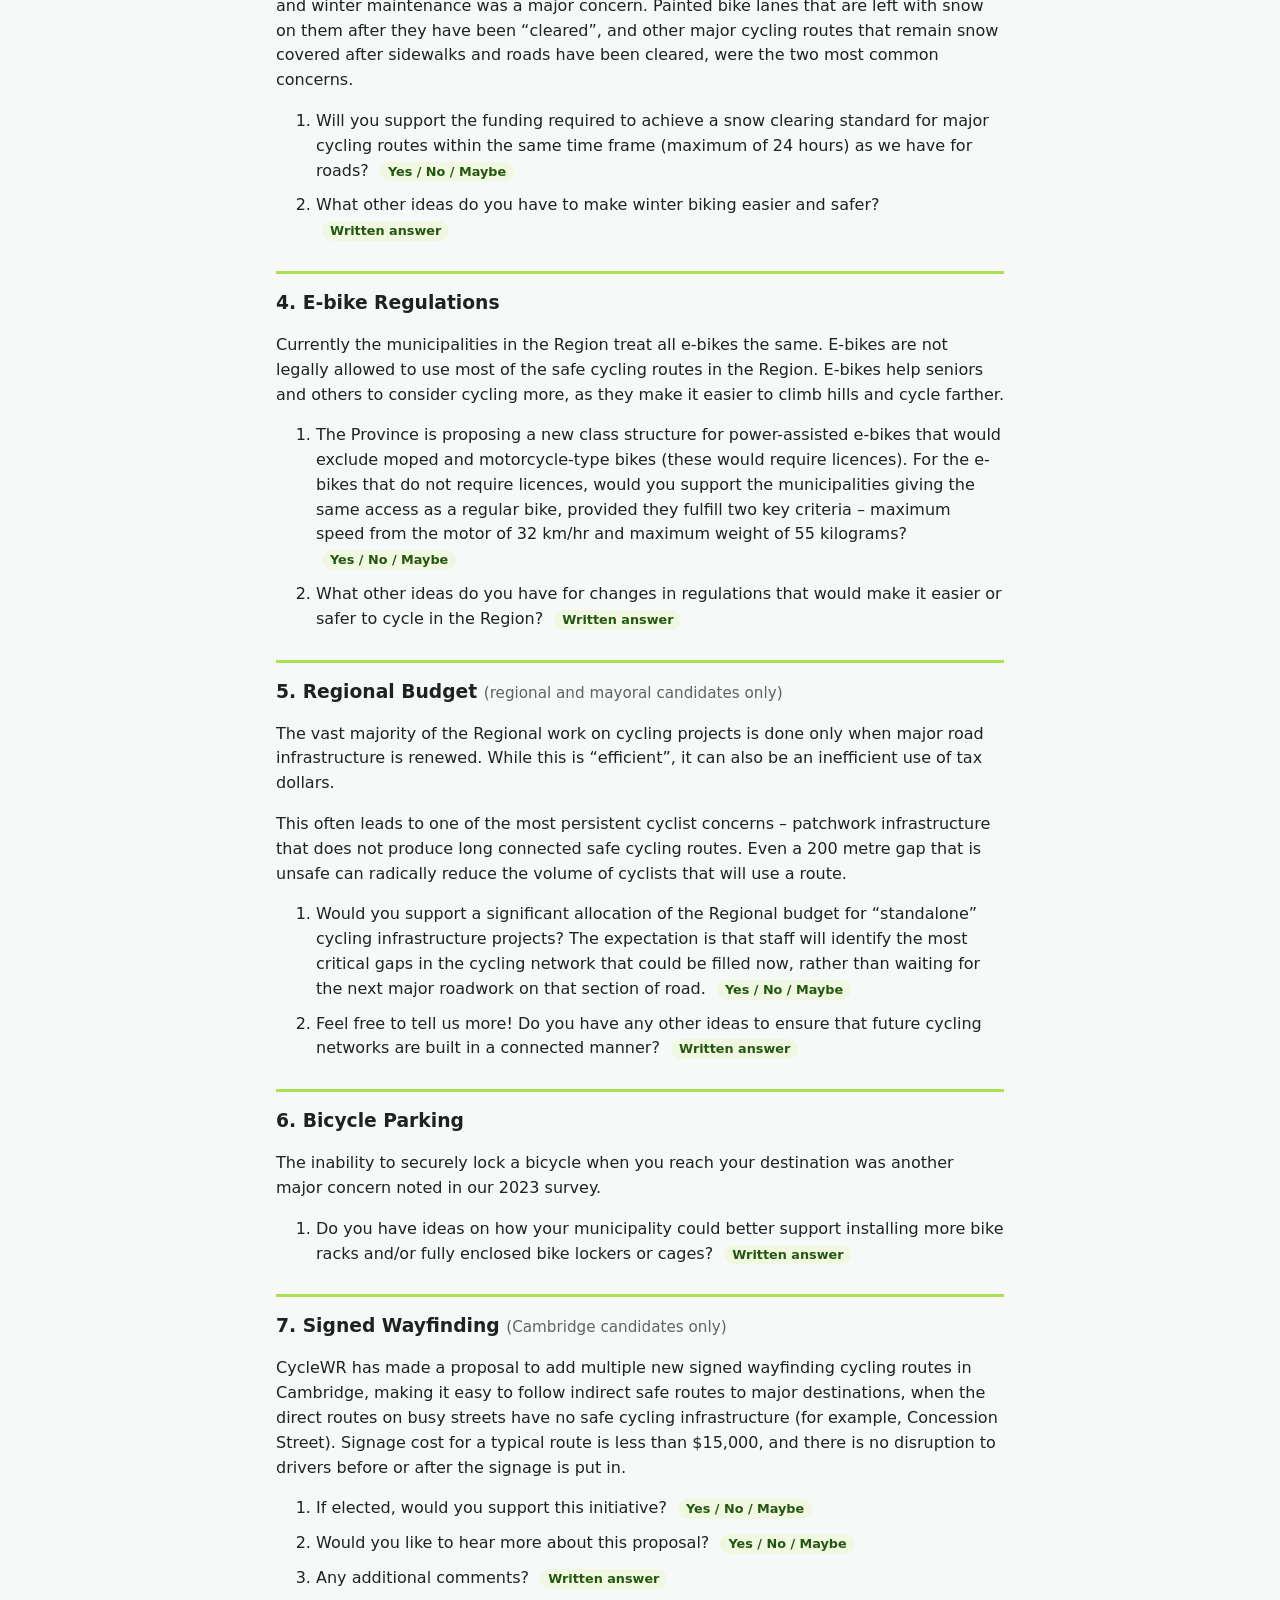
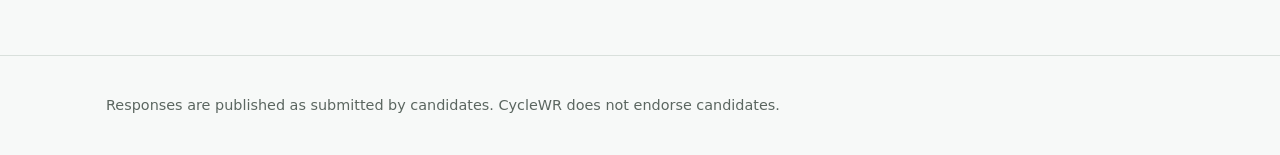
==== commit 41697f04: "About page: add the survey description; remove placeholder sections Adds CycleWR's description of th" ====
--- a/about.html
+++ b/about.html
@@ -21,13 +21,9 @@
 
   <main id="main" class="wrap prose">
     <h1>About the survey</h1>
-    <p>[Placeholder] CycleWR sent this survey to every registered candidate for mayor, regional council and ward council in Kitchener, Waterloo, Cambridge, North Dumfries, Wilmot, Woolwich and Wellesley. Candidates' answers are published exactly as submitted.</p>
-    <h2>How we contacted candidates</h2>
-    <p>[Placeholder] Dates, contact method, reminder schedule, response deadline.</p>
-    <h2>Candidates who did not respond</h2>
-    <p>[Placeholder] Candidates who did not reply are listed as “did not respond”. Late responses will be added as they arrive.</p>
+    <p>We sent this survey to every registered candidate for mayor, regional council and city council in Kitchener, Waterloo, Cambridge, North Dumfries, Wilmot, Woolwich and Wellesley. Candidate answers are published as they were submitted.</p>
+    <p>CycleWR does not endorse any candidate for the municipal elections. The survey is only intended to provide you an overview of each candidate's stance on various cycling issues.</p>
     <h2>The questions</h2>
-    <p>Candidates answered most questions with <strong>Yes</strong>, <strong>No</strong> or <strong>Maybe</strong>, and could add a written comment. Others asked for a written answer.</p>
 
     <section class="survey-section">
       <h3>1. General Active Transportation Ideas</h3>
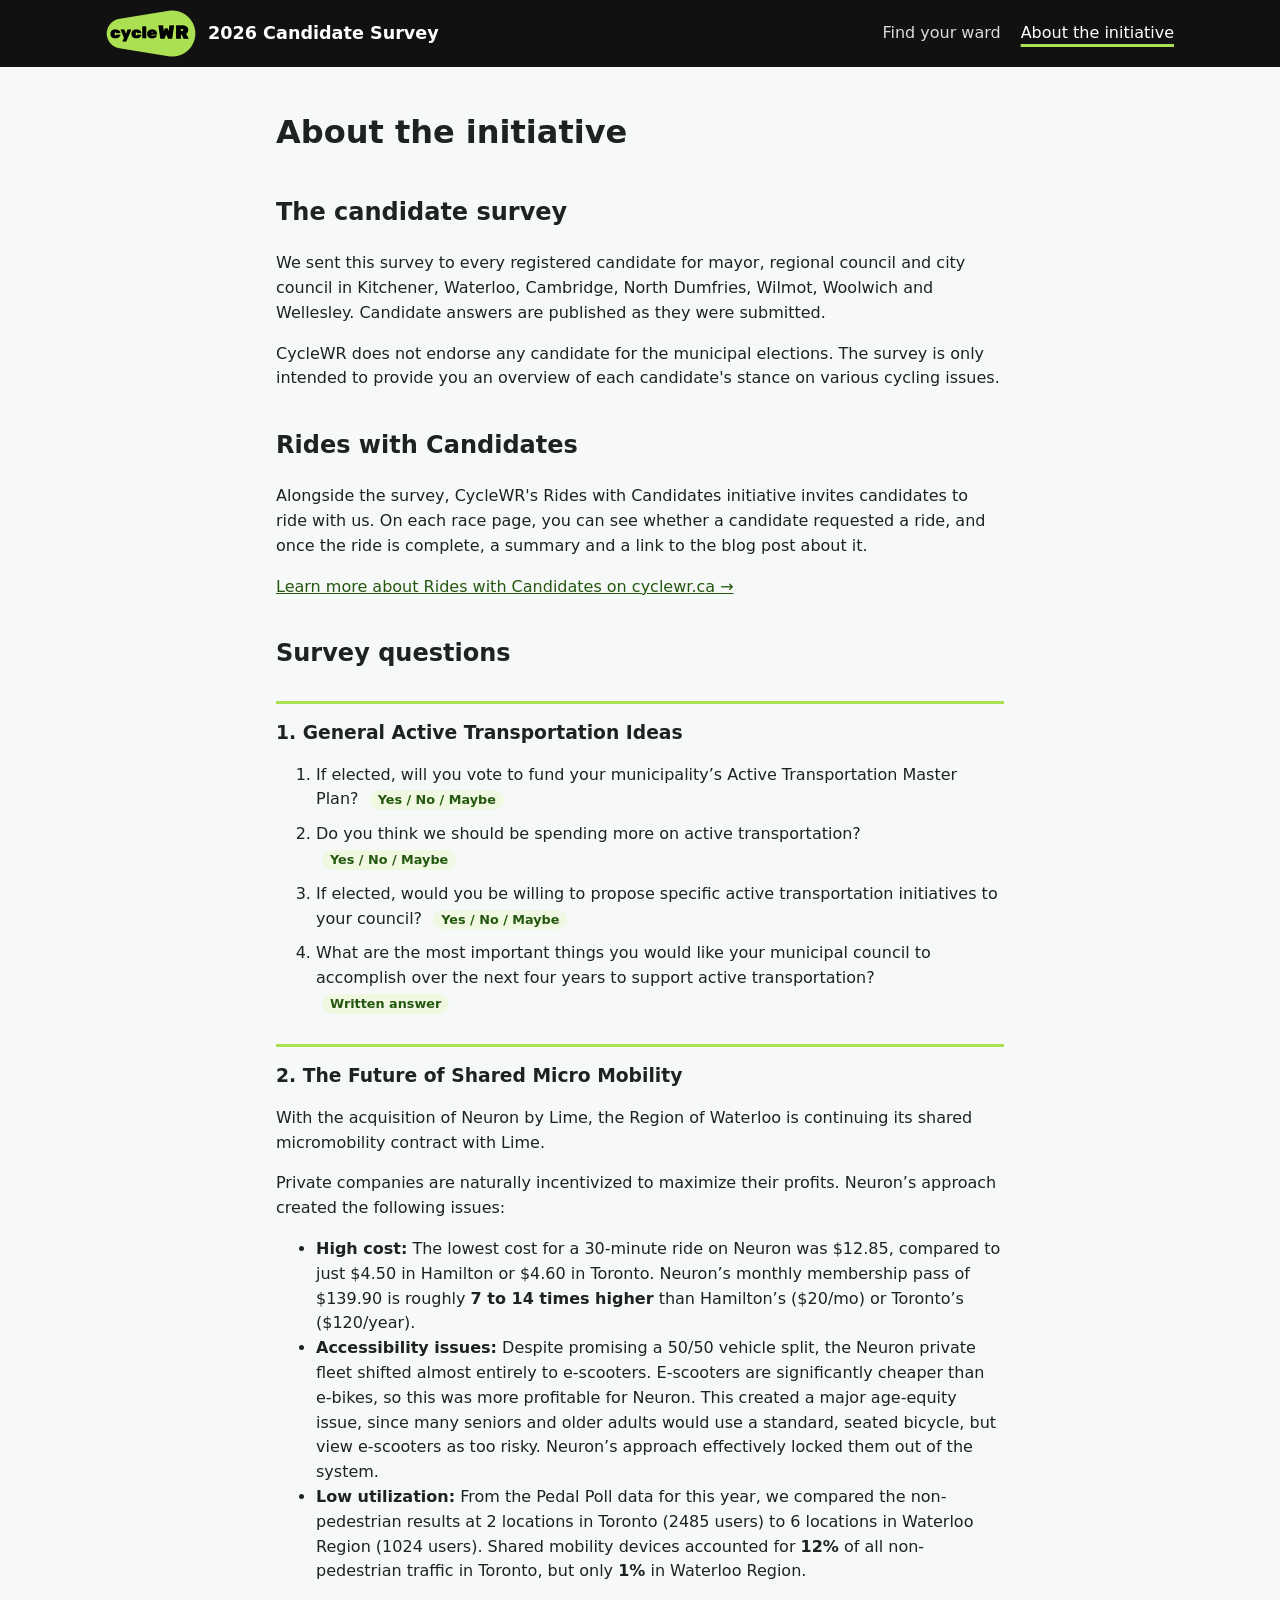
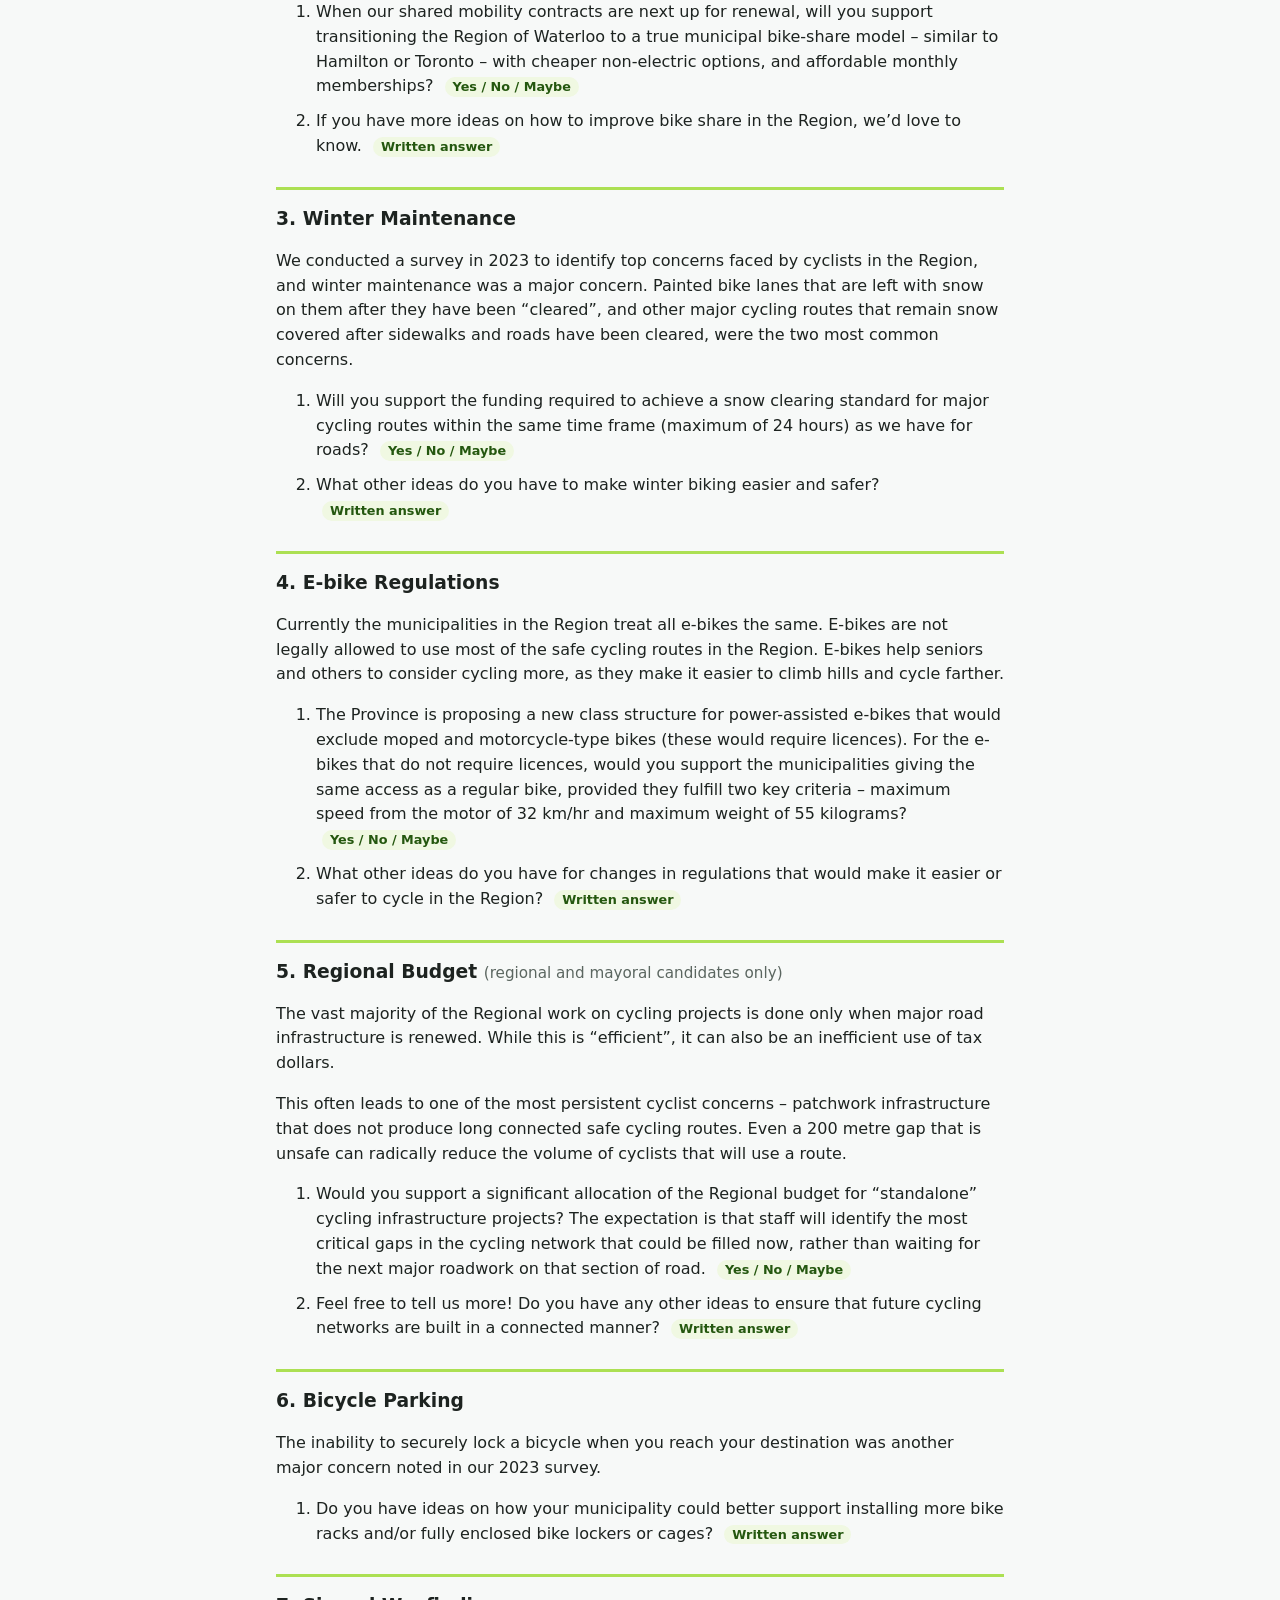
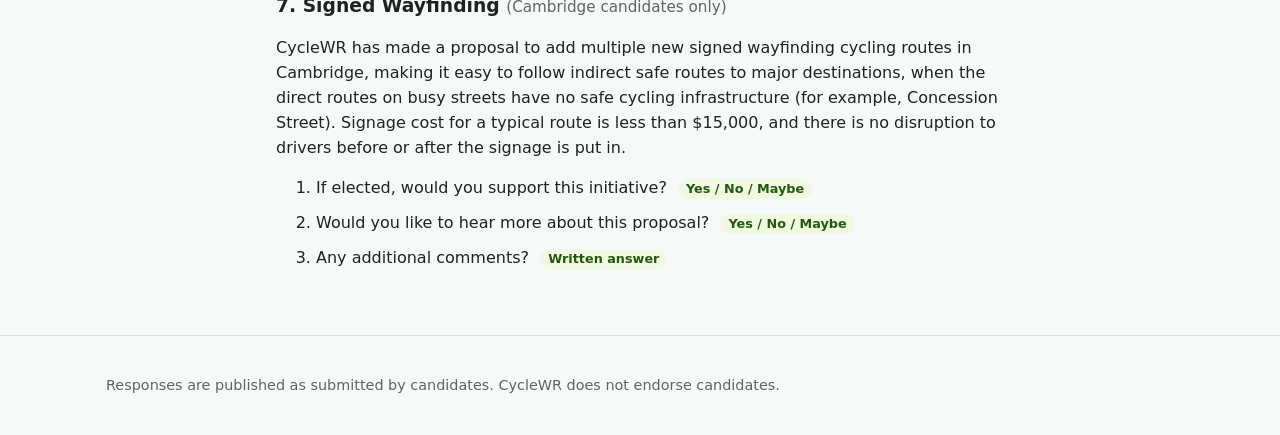
==== commit 1494ee92: "Add Rides with Candidates status; rename About page to About the initiative - Optional Ride Status /" ====
--- a/about.html
+++ b/about.html
@@ -4,7 +4,7 @@
   <meta charset="utf-8">
   <meta name="viewport" content="width=device-width, initial-scale=1">
   <link rel="icon" href="assets/img/cyclewr-logo.png">
-  <title>About the survey · CycleWR 2026 Candidate Survey</title>
+  <title>About the initiative · CycleWR 2026 Candidate Survey</title>
   <link rel="stylesheet" href="assets/css/style.css">
 </head>
 <body>
@@ -14,16 +14,22 @@
       <a class="brand" href="./"><img src="assets/img/cyclewr-logo.png" alt="CycleWR" width="90" height="47"><span class="brand-sub">2026 Candidate Survey</span></a>
       <nav aria-label="Main">
         <a href="./">Find your ward</a>
-        <a href="about.html" aria-current="page">About the survey</a>
+        <a href="about.html" aria-current="page">About the initiative</a>
       </nav>
     </div>
   </header>
 
   <main id="main" class="wrap prose">
-    <h1>About the survey</h1>
+    <h1>About the initiative</h1>
+
+    <h2 id="survey">The candidate survey</h2>
     <p>We sent this survey to every registered candidate for mayor, regional council and city council in Kitchener, Waterloo, Cambridge, North Dumfries, Wilmot, Woolwich and Wellesley. Candidate answers are published as they were submitted.</p>
     <p>CycleWR does not endorse any candidate for the municipal elections. The survey is only intended to provide you an overview of each candidate's stance on various cycling issues.</p>
-    <h2>The questions</h2>
+    <h2 id="rides">Rides with Candidates</h2>
+    <p>Alongside the survey, CycleWR's Rides with Candidates initiative invites candidates to ride with us. On each race page, you can see whether a candidate requested a ride, and once the ride is complete, a summary and a link to the blog post about it.</p>
+    <p><a href="https://cyclewr.ca/ride-with-candidates/" rel="noopener" target="_blank">Learn more about Rides with Candidates on cyclewr.ca →</a></p>
+
+    <h2 id="questions">Survey questions</h2>
 
     <section class="survey-section">
       <h3>1. General Active Transportation Ideas</h3>
--- a/assets/css/style.css
+++ b/assets/css/style.css
@@ -132,3 +132,16 @@
 /* "All topics": separate each topic's block clearly. */
 .all-topic + .all-topic { border-top: 3px solid var(--lime); margin-top: 32px; }
 .tab-all { font-style: italic; }
+
+/* Rides with Candidates */
+.ride-box { border-left: 4px solid var(--line); background: var(--bg); border-radius: 6px; padding: 10px 14px; margin: 12px 0 20px; }
+.ride-box.ride-complete { border-left-color: var(--lime); }
+.ride-box.ride-requested { border-left-color: #e0b84d; }
+.ride-title { margin: 0 0 6px; font-size: .8rem; font-weight: 700; text-transform: uppercase; letter-spacing: .04em; }
+.ride-title a { color: var(--muted); }
+.ride-summary p { margin: 8px 0; }
+.ride-chip { display: inline-block; padding: 1px 10px; border-radius: 999px; font-size: .85rem; font-weight: 700; background: #eceff0; color: var(--muted); }
+.ride-chip.ride-complete { background: var(--yes-bg); color: var(--yes); }
+.ride-chip.ride-requested { background: var(--unsure-bg); color: var(--unsure); }
+.ride-link { display: inline-block; margin-left: 8px; font-weight: 600; }
+.ride-box .ride-link { margin: 6px 0 0; display: block; }
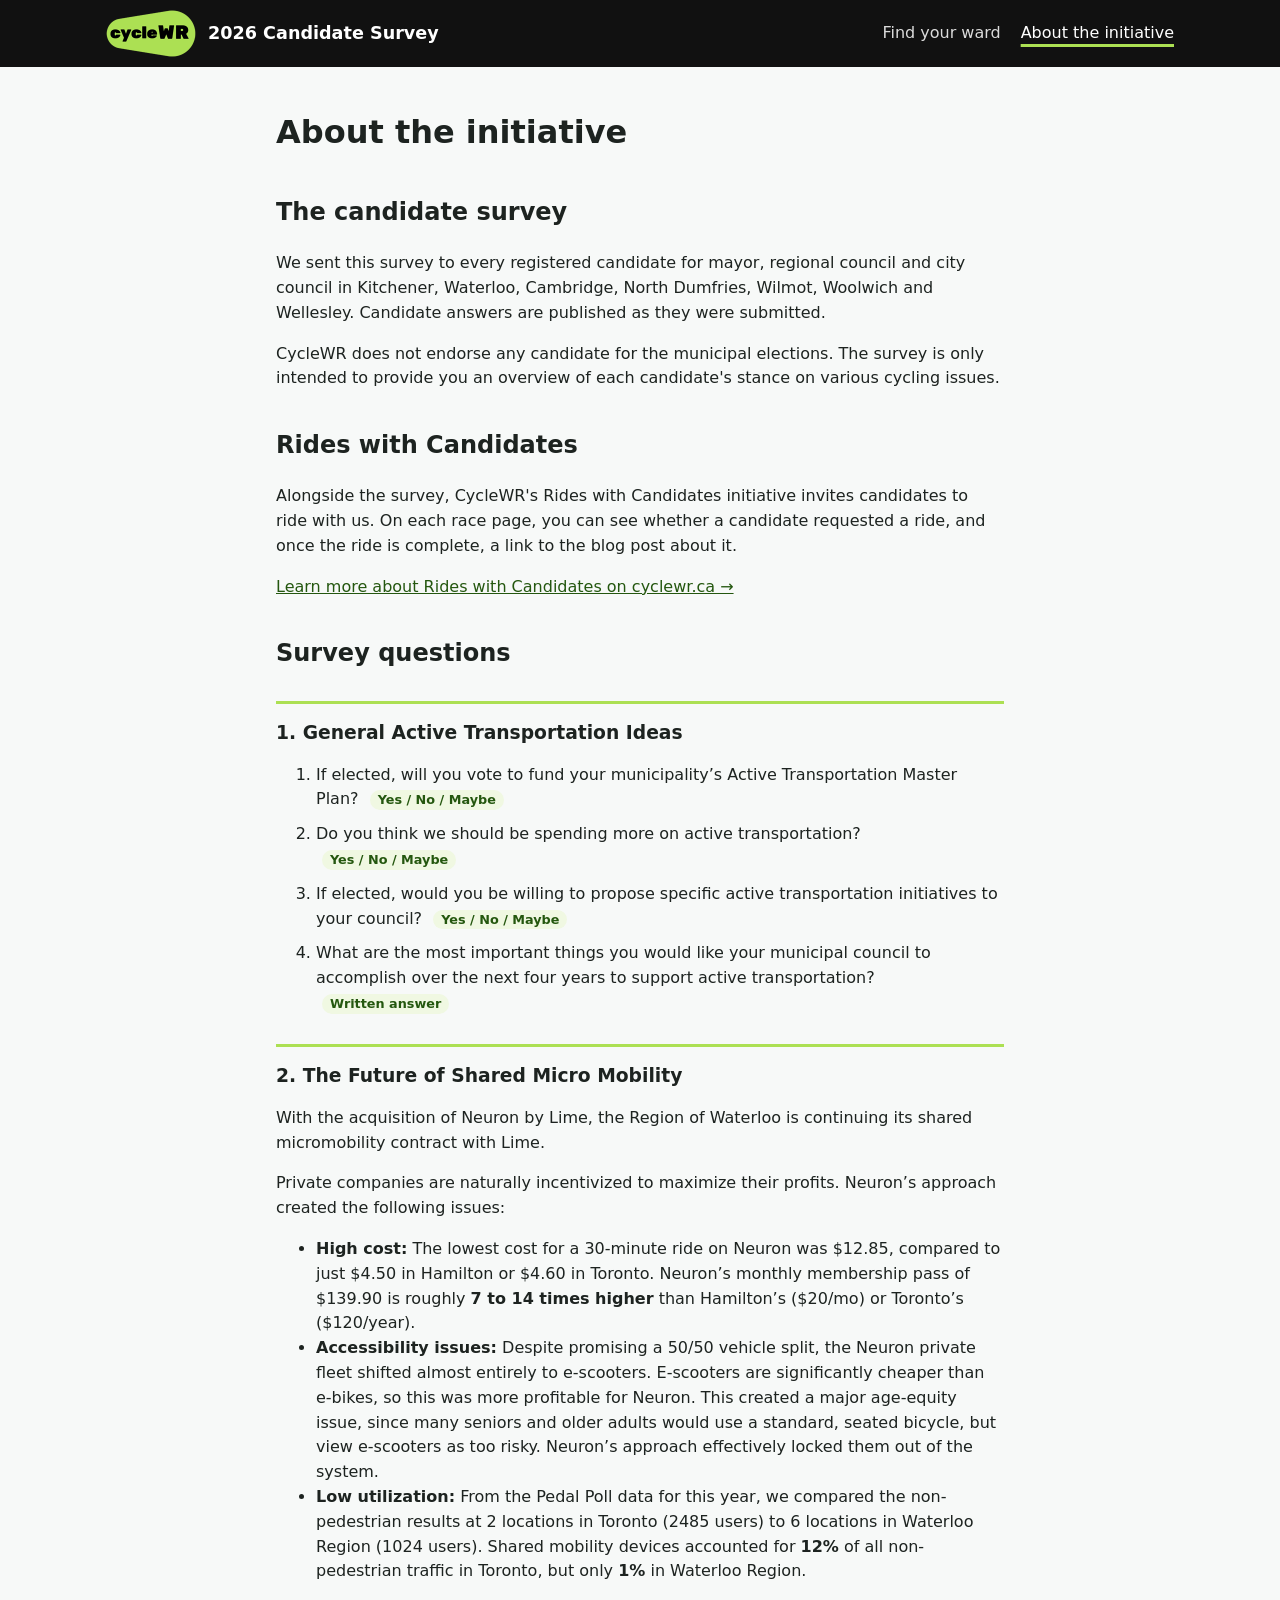
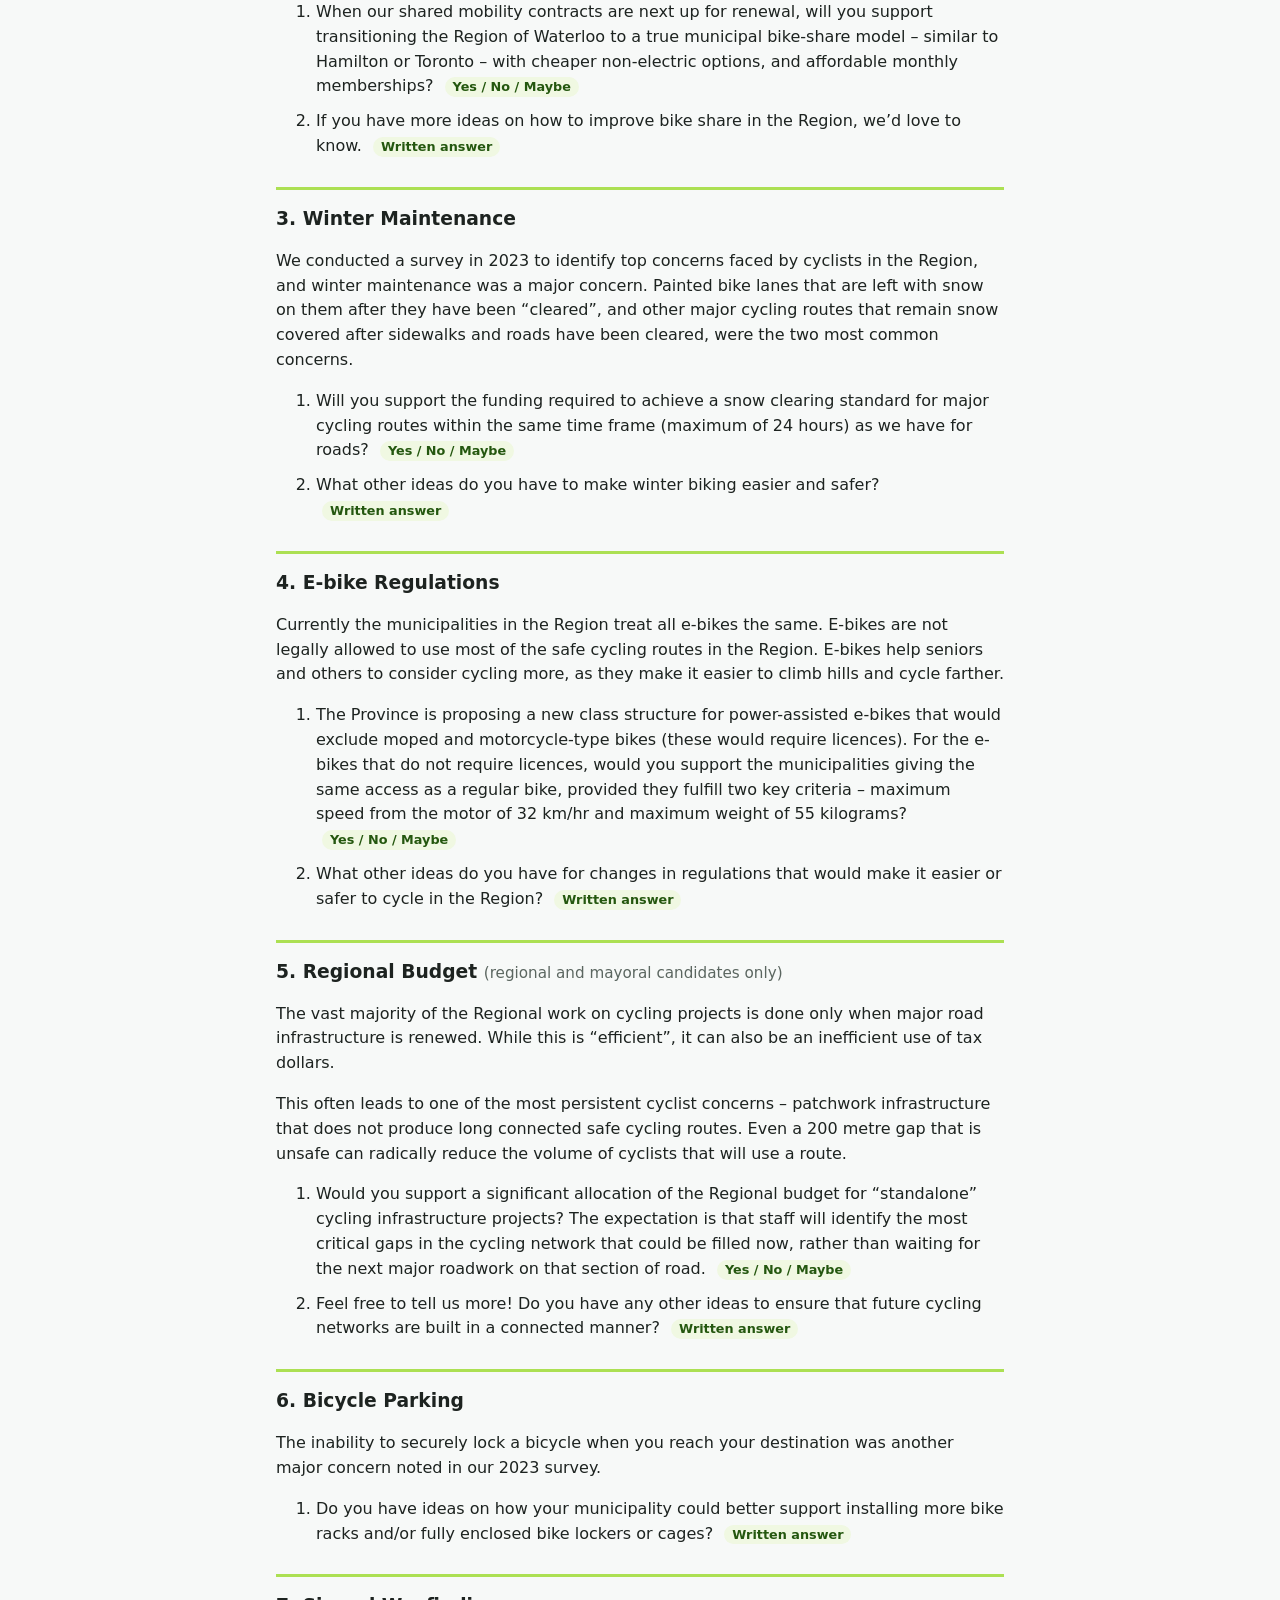
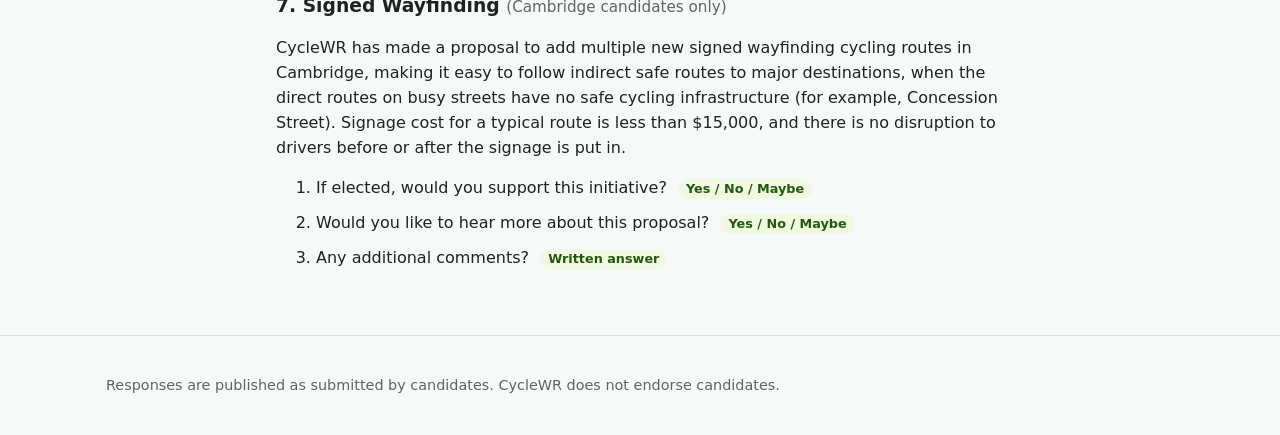
==== commit 7e8b34d8: "Link race pages to cyclewr.ca Rides with Candidates; drop ride summary wording Co-Authored-By: Claud" ====
--- a/about.html
+++ b/about.html
@@ -26,7 +26,7 @@
     <p>We sent this survey to every registered candidate for mayor, regional council and city council in Kitchener, Waterloo, Cambridge, North Dumfries, Wilmot, Woolwich and Wellesley. Candidate answers are published as they were submitted.</p>
     <p>CycleWR does not endorse any candidate for the municipal elections. The survey is only intended to provide you an overview of each candidate's stance on various cycling issues.</p>
     <h2 id="rides">Rides with Candidates</h2>
-    <p>Alongside the survey, CycleWR's Rides with Candidates initiative invites candidates to ride with us. On each race page, you can see whether a candidate requested a ride, and once the ride is complete, a summary and a link to the blog post about it.</p>
+    <p>Alongside the survey, CycleWR's Rides with Candidates initiative invites candidates to ride with us. On each race page, you can see whether a candidate requested a ride, and once the ride is complete, a link to the blog post about it.</p>
     <p><a href="https://cyclewr.ca/ride-with-candidates/" rel="noopener" target="_blank">Learn more about Rides with Candidates on cyclewr.ca →</a></p>
 
     <h2 id="questions">Survey questions</h2>
--- a/assets/css/style.css
+++ b/assets/css/style.css
@@ -47,6 +47,9 @@
 #map { height: 520px; border-radius: var(--radius); border: 1px solid var(--line); background: #e9eeeb; }
 .map-help { color: var(--muted); font-size: .92rem; margin: 0 0 8px; }
 .map-help + #map { margin-top: 14px; }
+.ward-finders { list-style: none; padding: 0; margin: 0 0 14px; display: flex; flex-wrap: wrap; gap: 6px 8px; font-size: .92rem; }
+.ward-finders a { display: inline-block; padding: 4px 10px; border: 1px solid var(--line); background: var(--card); border-radius: 999px; text-decoration: none; }
+.ward-finders a:hover, .ward-finders a:focus-visible { text-decoration: underline; }
 .notice { background: var(--unsure-bg); color: var(--unsure); padding: 8px 12px; border-radius: 6px; margin-bottom: 12px; font-size: .92rem; }
 
 .directory { display: grid; grid-template-columns: repeat(auto-fill, minmax(300px, 1fr)); gap: 16px; }
@@ -132,16 +135,3 @@
 /* "All topics": separate each topic's block clearly. */
 .all-topic + .all-topic { border-top: 3px solid var(--lime); margin-top: 32px; }
 .tab-all { font-style: italic; }
-
-/* Rides with Candidates */
-.ride-box { border-left: 4px solid var(--line); background: var(--bg); border-radius: 6px; padding: 10px 14px; margin: 12px 0 20px; }
-.ride-box.ride-complete { border-left-color: var(--lime); }
-.ride-box.ride-requested { border-left-color: #e0b84d; }
-.ride-title { margin: 0 0 6px; font-size: .8rem; font-weight: 700; text-transform: uppercase; letter-spacing: .04em; }
-.ride-title a { color: var(--muted); }
-.ride-summary p { margin: 8px 0; }
-.ride-chip { display: inline-block; padding: 1px 10px; border-radius: 999px; font-size: .85rem; font-weight: 700; background: #eceff0; color: var(--muted); }
-.ride-chip.ride-complete { background: var(--yes-bg); color: var(--yes); }
-.ride-chip.ride-requested { background: var(--unsure-bg); color: var(--unsure); }
-.ride-link { display: inline-block; margin-left: 8px; font-weight: 600; }
-.ride-box .ride-link { margin: 6px 0 0; display: block; }
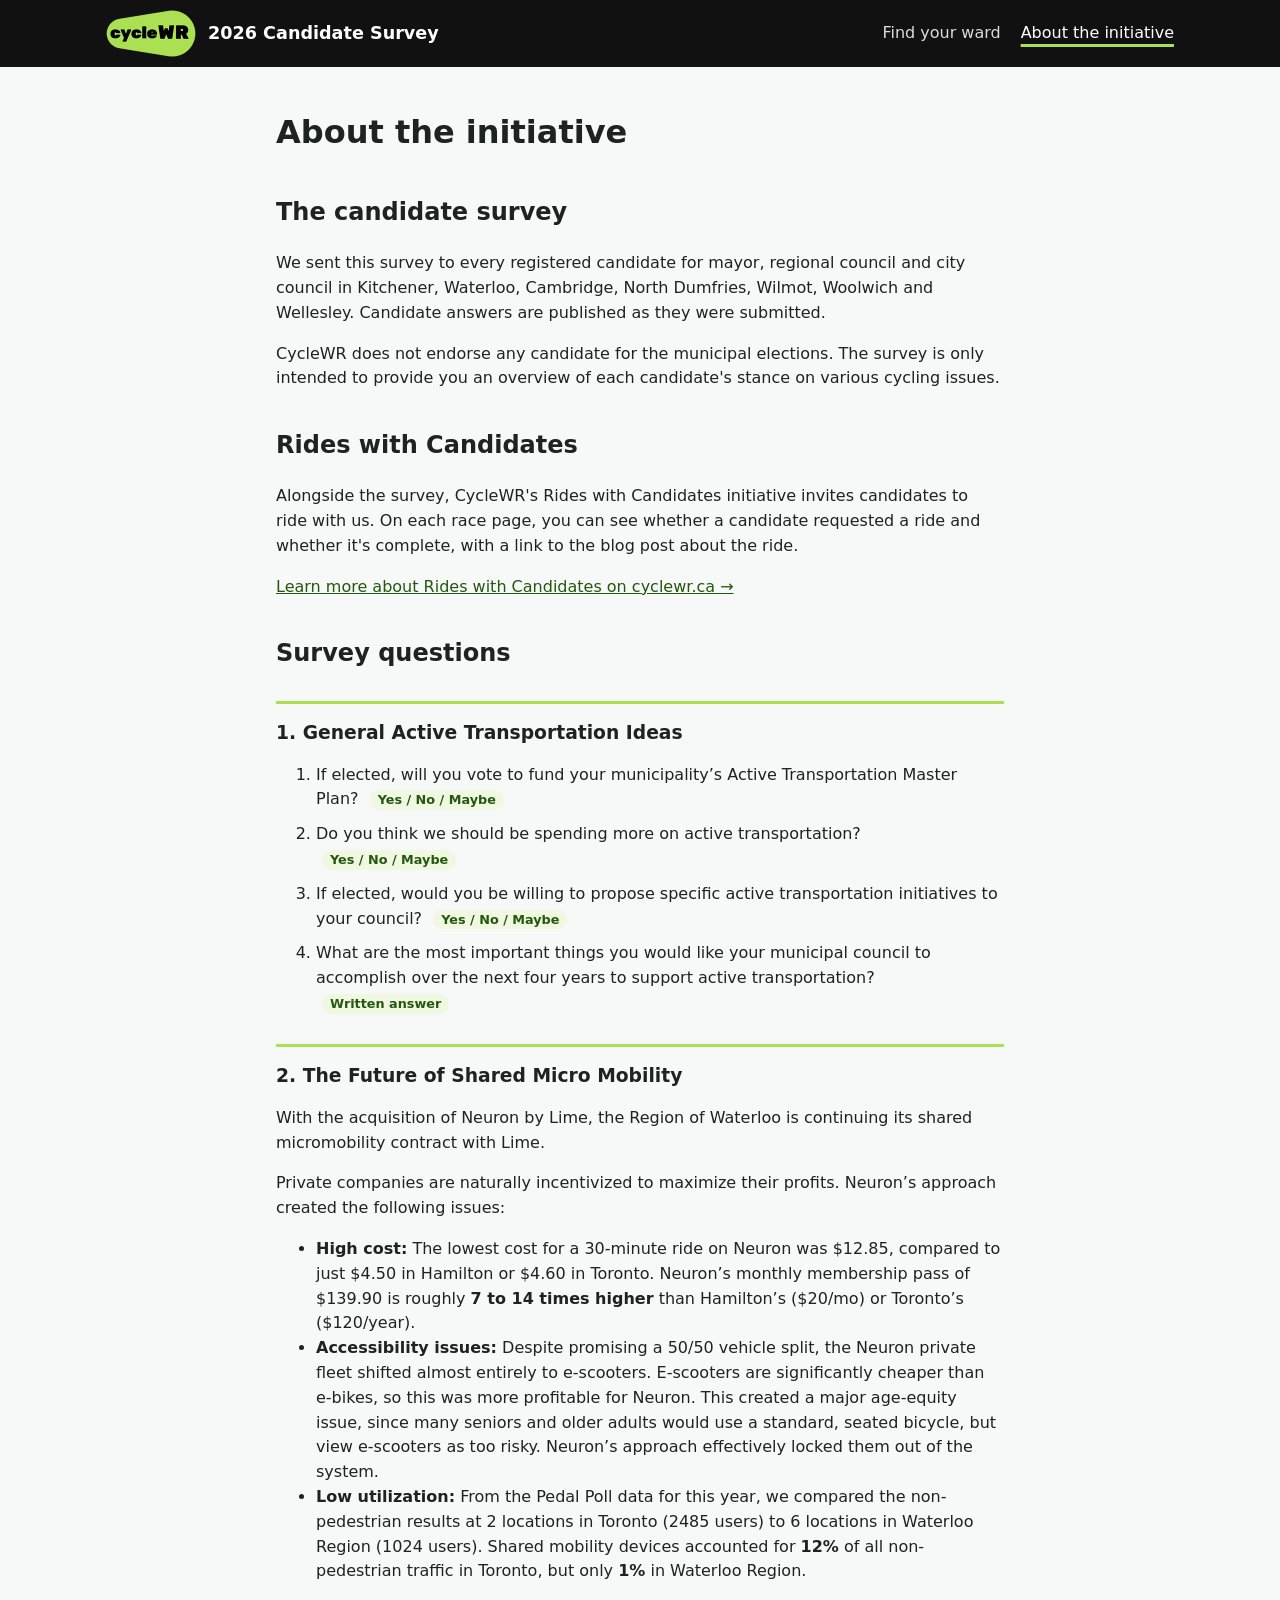
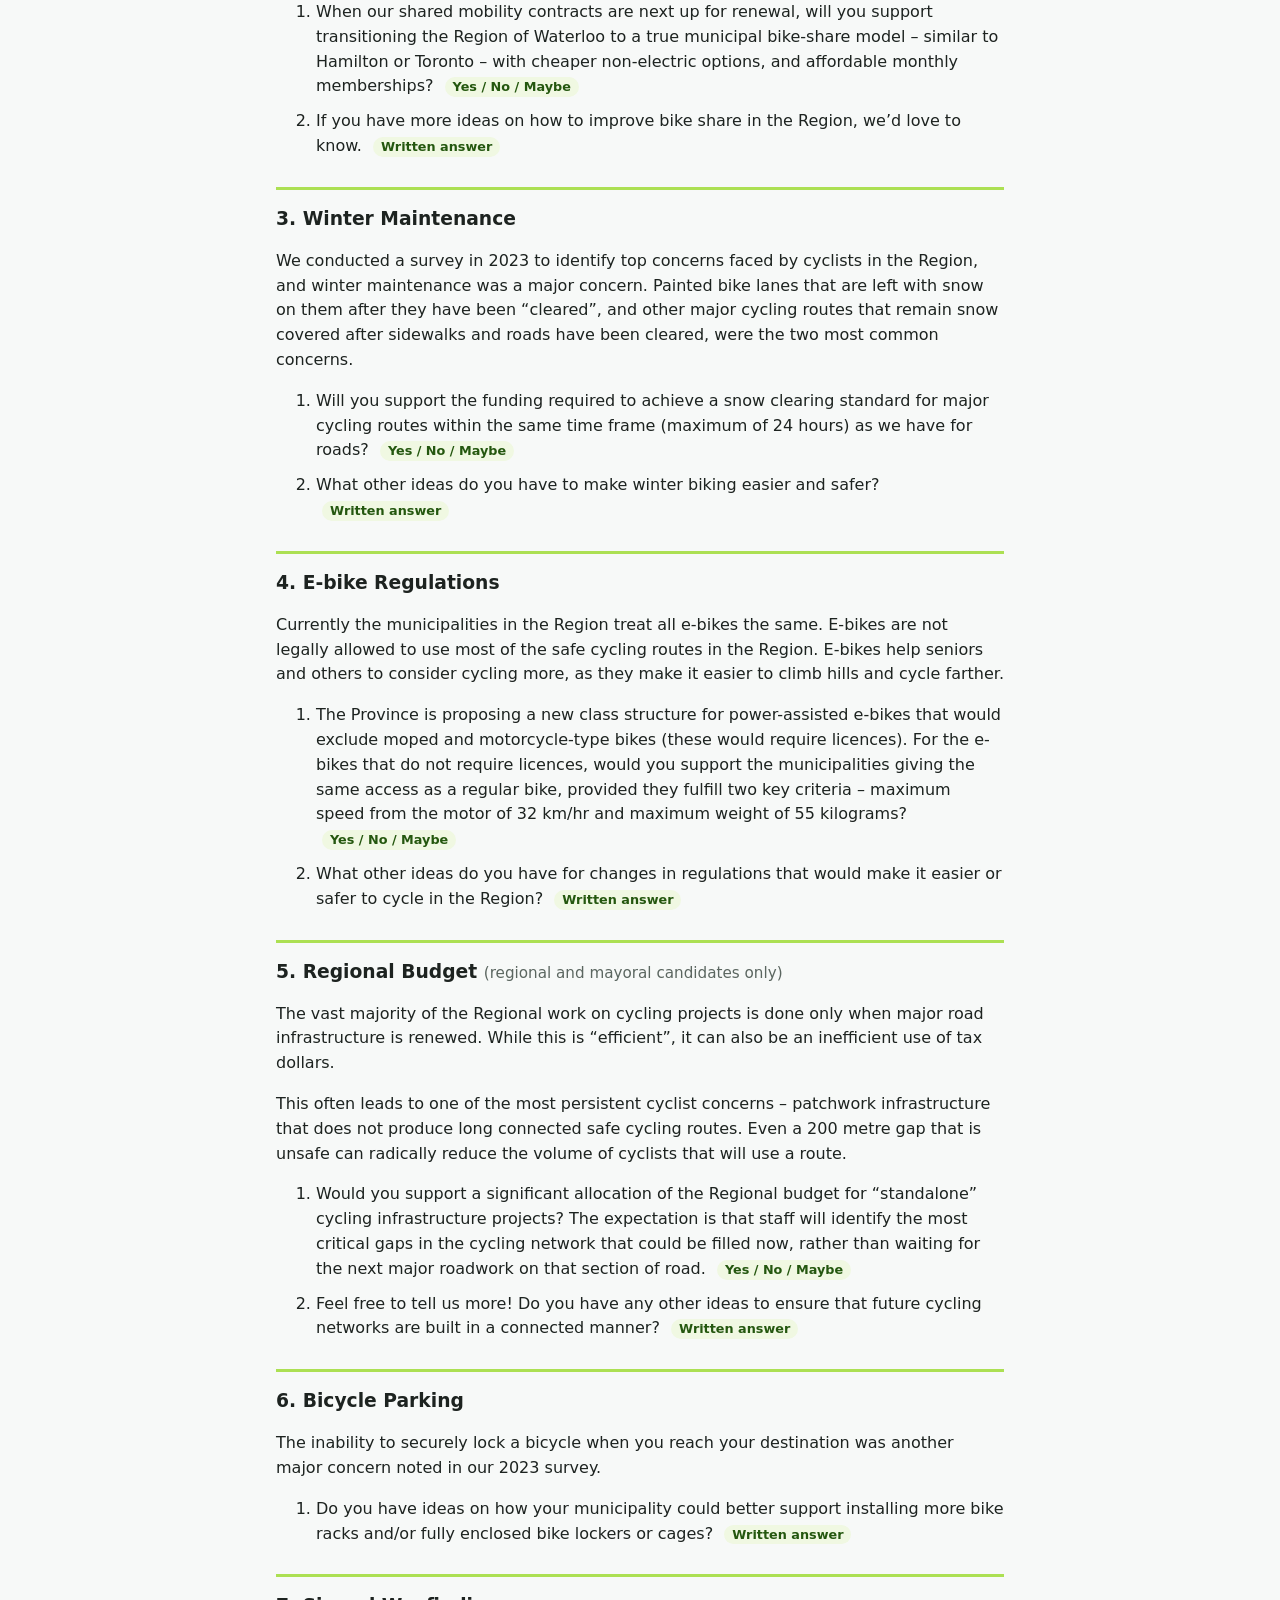
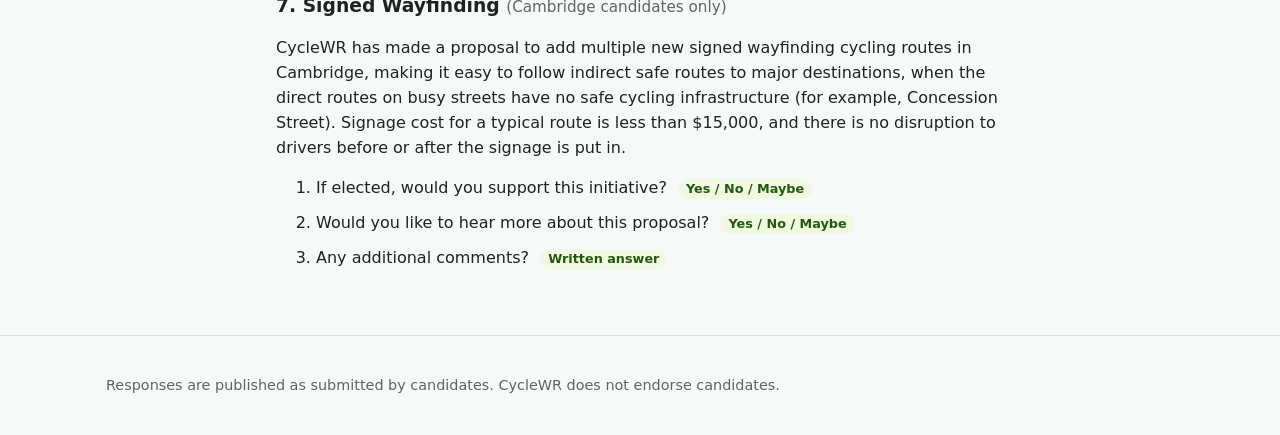
==== commit b8873031: "Mention Rides with Candidates on the home page; tidy ride rows The home page now says CycleWR also t" ====
--- a/about.html
+++ b/about.html
@@ -26,7 +26,7 @@
     <p>We sent this survey to every registered candidate for mayor, regional council and city council in Kitchener, Waterloo, Cambridge, North Dumfries, Wilmot, Woolwich and Wellesley. Candidate answers are published as they were submitted.</p>
     <p>CycleWR does not endorse any candidate for the municipal elections. The survey is only intended to provide you an overview of each candidate's stance on various cycling issues.</p>
     <h2 id="rides">Rides with Candidates</h2>
-    <p>Alongside the survey, CycleWR's Rides with Candidates initiative invites candidates to ride with us. On each race page, you can see whether a candidate requested a ride, and once the ride is complete, a link to the blog post about it.</p>
+    <p>Alongside the survey, CycleWR's Rides with Candidates initiative invites candidates to ride with us. On each race page, you can see whether a candidate requested a ride and whether it's complete, with a link to the blog post about the ride.</p>
     <p><a href="https://cyclewr.ca/ride-with-candidates/" rel="noopener" target="_blank">Learn more about Rides with Candidates on cyclewr.ca →</a></p>
 
     <h2 id="questions">Survey questions</h2>
--- a/assets/css/style.css
+++ b/assets/css/style.css
@@ -42,14 +42,13 @@
 .hero { background: var(--green-tint); border-top: 6px solid var(--lime); padding: 40px 0 32px; border-bottom: 1px solid var(--line); }
 .hero h1 { font-size: clamp(1.7rem, 4vw, 2.6rem); line-height: 1.15; margin: 0 0 12px; }
 .lede { font-size: 1.1rem; max-width: 60ch; margin: 0 0 12px; }
+.lede-rides { max-width: 66ch; margin: 0 0 12px; }
+.ride-row { display: flex; flex-wrap: wrap; align-items: center; gap: 6px 12px; }
 .election-date { margin: 0; }
 h2 { margin-top: 36px; }
 #map { height: 520px; border-radius: var(--radius); border: 1px solid var(--line); background: #e9eeeb; }
 .map-help { color: var(--muted); font-size: .92rem; margin: 0 0 8px; }
 .map-help + #map { margin-top: 14px; }
-.ward-finders { list-style: none; padding: 0; margin: 0 0 14px; display: flex; flex-wrap: wrap; gap: 6px 8px; font-size: .92rem; }
-.ward-finders a { display: inline-block; padding: 4px 10px; border: 1px solid var(--line); background: var(--card); border-radius: 999px; text-decoration: none; }
-.ward-finders a:hover, .ward-finders a:focus-visible { text-decoration: underline; }
 .notice { background: var(--unsure-bg); color: var(--unsure); padding: 8px 12px; border-radius: 6px; margin-bottom: 12px; font-size: .92rem; }
 
 .directory { display: grid; grid-template-columns: repeat(auto-fill, minmax(300px, 1fr)); gap: 16px; }
@@ -135,3 +134,16 @@
 /* "All topics": separate each topic's block clearly. */
 .all-topic + .all-topic { border-top: 3px solid var(--lime); margin-top: 32px; }
 .tab-all { font-style: italic; }
+
+/* Rides with Candidates */
+.ride-box { border-left: 4px solid var(--line); background: var(--bg); border-radius: 6px; padding: 10px 14px; margin: 12px 0 20px; }
+.ride-box.ride-complete { border-left-color: var(--lime); }
+.ride-box.ride-requested { border-left-color: #e0b84d; }
+.ride-title { margin: 0 0 6px; font-size: .8rem; font-weight: 700; text-transform: uppercase; letter-spacing: .04em; }
+.ride-title a { color: var(--muted); }
+.ride-summary p { margin: 8px 0; }
+.ride-chip { display: inline-block; padding: 1px 10px; border-radius: 999px; font-size: .85rem; font-weight: 700; background: #eceff0; color: var(--muted); }
+.ride-chip.ride-complete { background: var(--yes-bg); color: var(--yes); }
+.ride-chip.ride-requested { background: var(--unsure-bg); color: var(--unsure); }
+.ride-link { display: inline-block; font-weight: 600; }
+.ride-box .ride-link { margin: 6px 0 0; display: block; }
